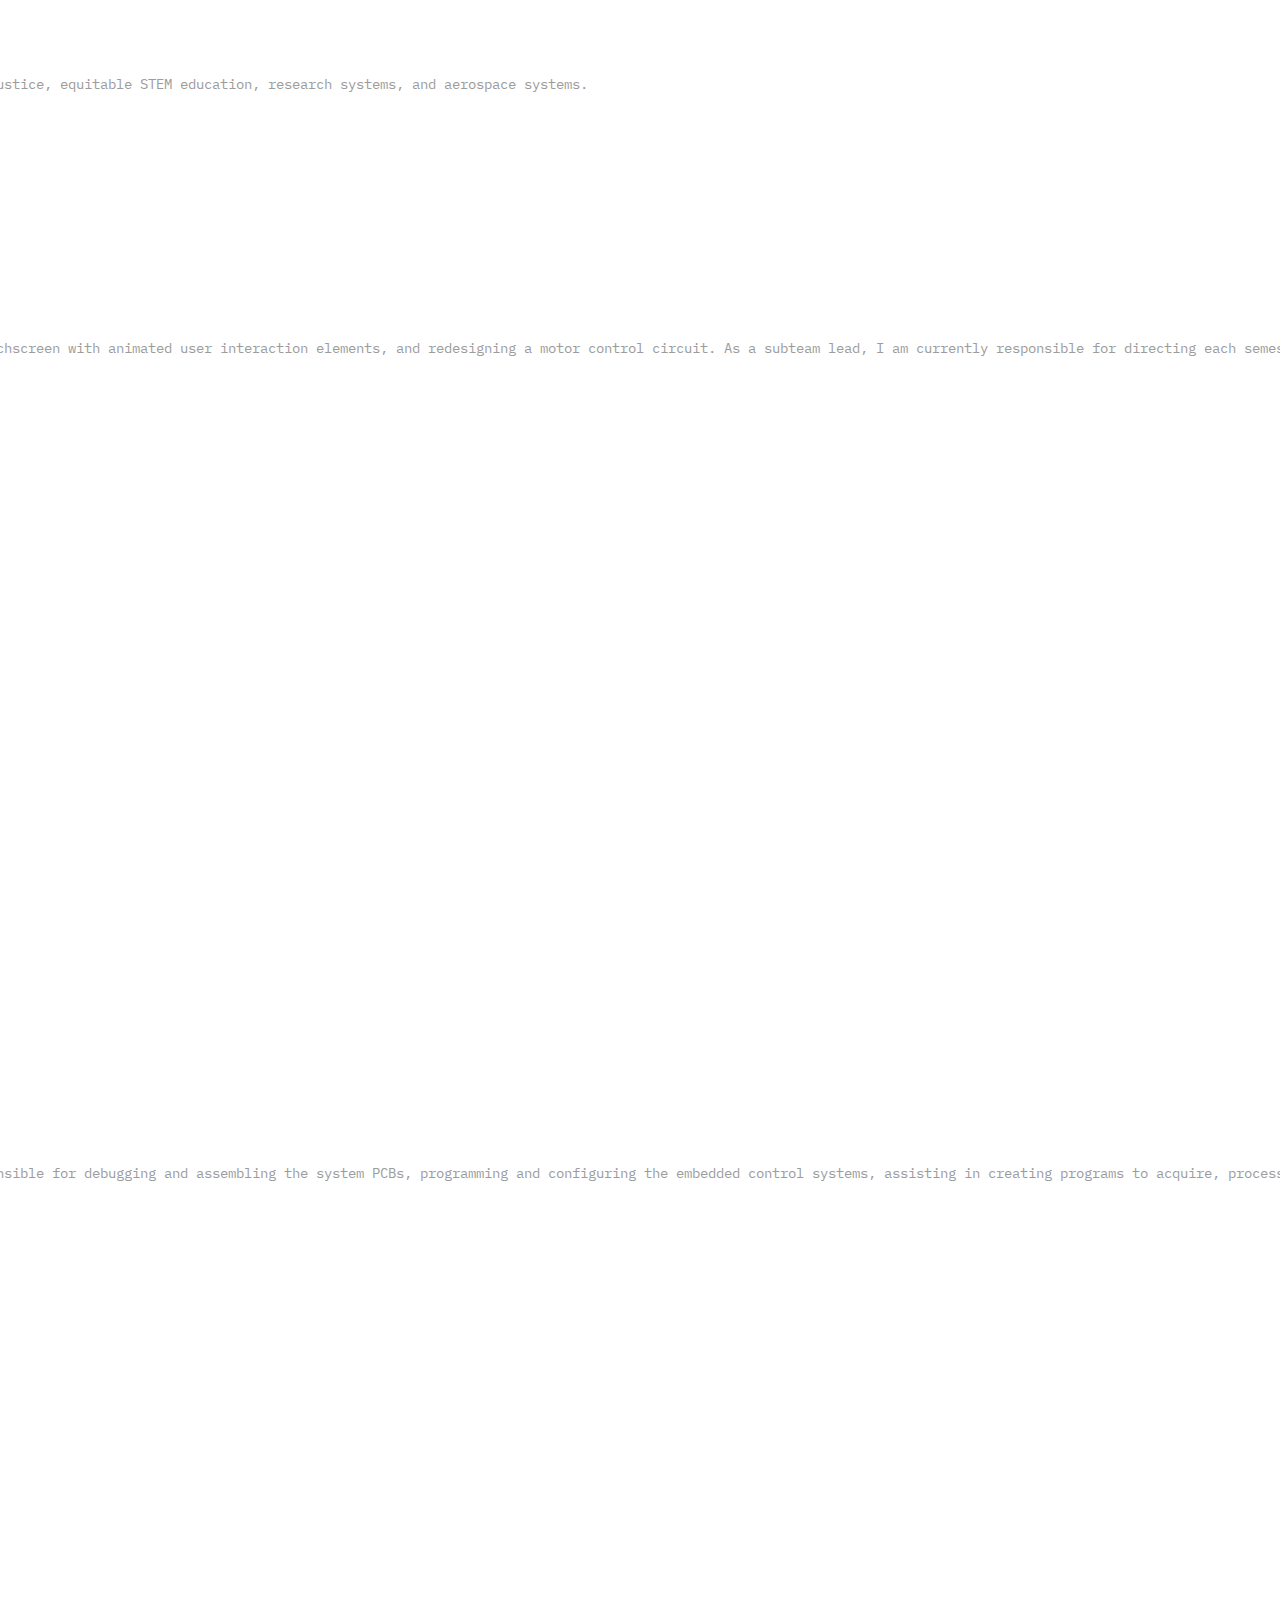
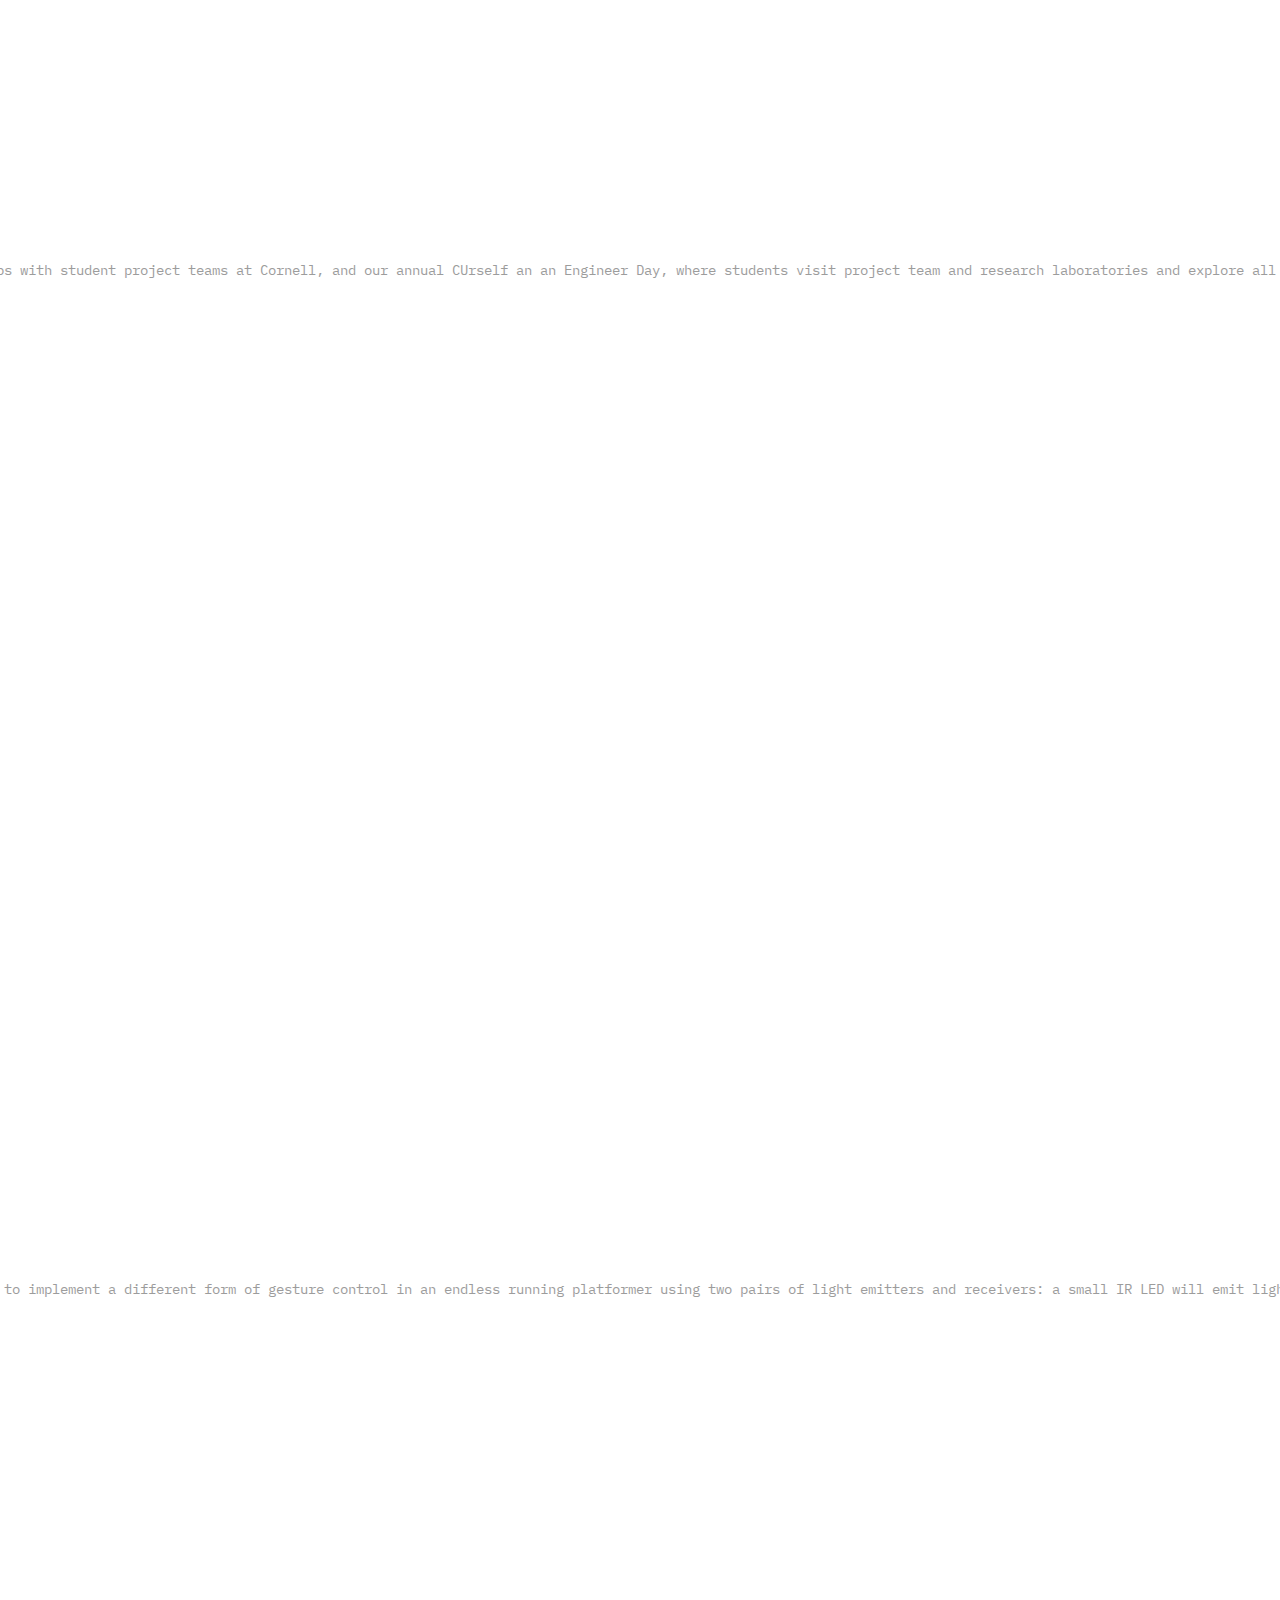
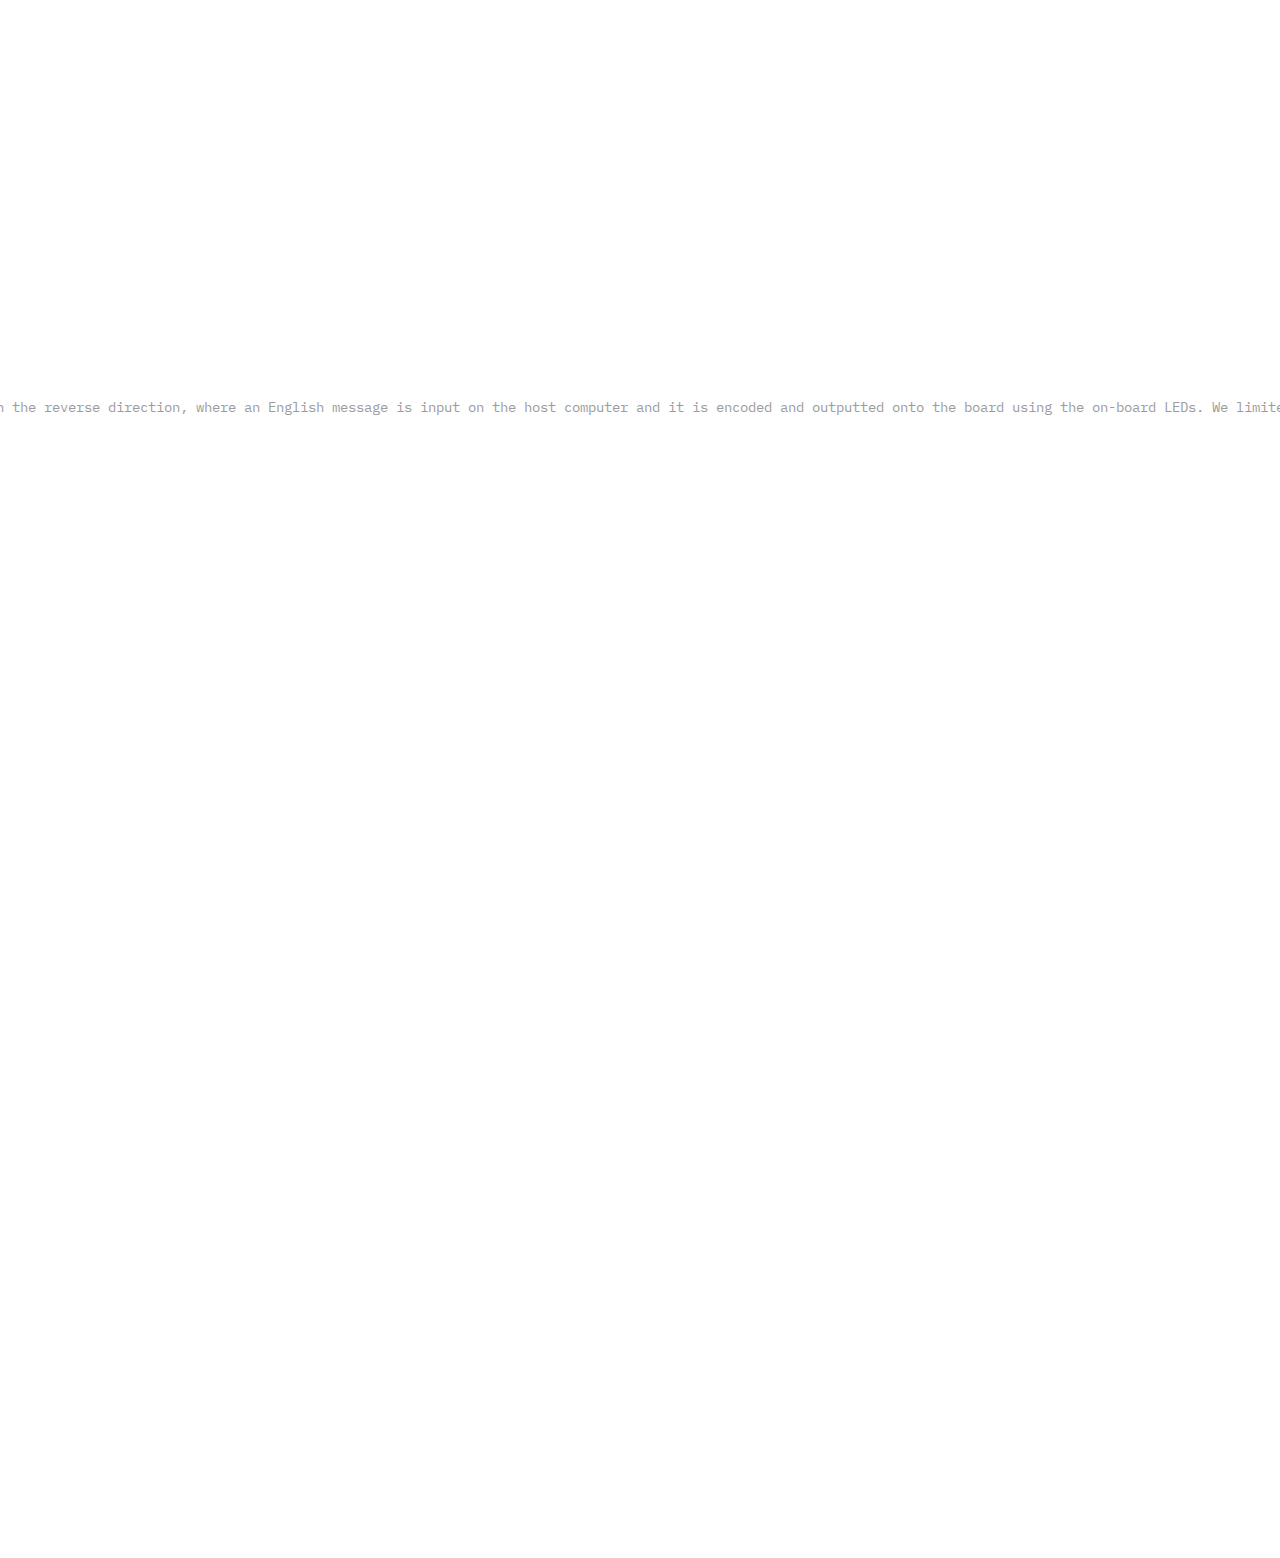
==== index.html @ fdb19372 "uploaded figma files (2)" ====
<!DOCTYPE html>
<html>
  <head>
    <meta charset="utf-8" />
    <!--<meta name=description content="This site was generated with Anima. www.animaapp.com"/>-->
    <!-- <link rel="shortcut icon" type=image/png href="https://animaproject.s3.amazonaws.com/home/favicon.png" /> -->
    <meta name="viewport" content="width=1280, maximum-scale=1.0" />
    <link rel="shortcut icon" type="image/png" href="https://animaproject.s3.amazonaws.com/home/favicon.png" />
    <meta name="og:type" content="website" />
    <meta name="twitter:card" content="photo" />
    <link rel="stylesheet" type="text/css" href="css/personal-portfolio-template.css" />
    <link rel="stylesheet" type="text/css" href="css/styleguide.css" />
    <link rel="stylesheet" type="text/css" href="css/globals.css" />
  </head>
  <body style="margin: 0; background: #ffffff">
    <input type="hidden" id="anPageName" name="page" value="personal-portfolio-template" />
    <div class="container-center-horizontal">
      <div class="personal-portfolio-template screen">
        <div class="overlap-group8 ibmplexmono-normal-star-dust-14px">
          <header class="header">
            <div class="header-text">
              <div class="heading-and-subheading">
                <div class="heading">
                  <div class="your-name-here"><h1 class="title valign-text-bottom">Vidhi Srivastava</h1></div>
                </div>
                <div class="intro-text">
                  <p class="i-am-a-senior-at-cor">
                    I am a senior at Cornell University&#39;s College of Engineering and pursuing a Bachelor of Science
                    in Electrical &amp; Computer Engineering and minors in Robotics and Law &amp; Society. I&#39;m very
                    interested in a wide range of applications of ECE and computer science, including infrastructure,
                    communication, transportation, sustainable energy, environmental conservation, social justice,
                    equitable STEM education, research systems, and aerospace systems.
                  </p>
                </div>
              </div>
              <div class="call-to-action">
                <div class="lets-get-started valign-text-bottom">Let’s get started</div>
                <img class="vector" src="img/vector-5.svg" alt="Vector" />
              </div>
            </div>
            <img class="photo-here" src="img/photo-here.svg" alt="Photo here" />
          </header>
          <div class="rectangle-1"></div>
          <div class="top-menu">
            <div class="home"><div class="place valign-text-bottom">Home</div></div>
            <div class="case-studies"><div class="experience valign-text-bottom">Experience</div></div>
            <div class="testimonials"><div class="projects valign-text-bottom">Projects</div></div>
            <div class="recent-work"><div class="philosophies valign-text-bottom">Philosophies</div></div>
            <div class="about-me"><div class="get-in-touch valign-text-bottom">Get In Touch</div></div>
          </div>
          <div class="social-media-icons">
            <img class="linked-in" src="img/linkedin.svg" alt="LinkedIn" />
            <img class="perhapsresume-1" src="img/perhapsresume-1.png" alt="perhapsresume 1" />
          </div>
        </div>
        <div class="overlap-group9">
          <div class="case-studies-1">
            <div class="experience-1 valign-text-bottom">Experience</div>
            <p class="i-have-experience-in ibmplexmono-normal-star-dust-14px">
              I have experience in robotics in multiple applications, research in two labs, and community
              service/leadership throughout my career.
            </p>
            <div class="overlap-group1">
              <div class="work-1">
                <p class="in-my-three-years-on ibmplexmono-normal-star-dust-14px">
                  In my three years on this project team, I have contributed to the development of the XRP MiniBot (a
                  modular educational robot) and the B.O.B. (Bipedal Operational Bot), and have taken on a subteam
                  leadership role. I have worked on a multitude of technical projects on the team, such as revising a
                  central motherboard to reduce power consumption, implementing an LCD touchscreen with animated user
                  interaction elements, and redesigning a motor control circuit. As a subteam lead, I am currently
                  responsible for directing each semester’s recruitment cycle, conceptualizing and facilitating
                  onboarding curriculum, identifying priority features for the project, producing requirement documents,
                  assigning semester projects to team members, providing feedback on&nbsp;&nbsp;project documentation,
                  and assessing team performance each semester.
                </p>
                <div class="name valign-text-bottom raleway-extra-bold-cod-gray-24px">Cornell Cup Robotics</div>
                <div class="tag"><div class="project-team">Project Team</div></div>
                <div class="overlap-group-1">
                  <img class="mask-group-1 mask-group-3" src="img/mask-group-2@2x.png" alt="Mask group" />
                  <img class="ccrt-logo-1" src="img/ccrt-logo-1.png" alt="ccrt logo 1" />
                </div>
              </div>
              <div class="call-to-action-1 call-to-action-6">
                <p class="view-more-from-cup-robotics valign-text-bottom ibmplexmono-bold-white-14px">
                  View more from Cup Robotics
                </p>
                <img class="vector" src="img/vector.svg" alt="Vector" />
              </div>
            </div>
            <div class="work-2">
              <div class="call-to-action-2 call-to-action-6">
                <p class="view-my-work-at-the-sea-lab valign-text-bottom ibmplexmono-bold-white-14px">
                  View my work at the SEA Lab
                </p>
                <img class="vector" src="img/vector.svg" alt="Vector" />
              </div>
              <p class="over-the-summer-of-2 ibmplexmono-normal-star-dust-14px">
                Over the summer of 2024, in my most recent research project, I contributed to the prototyping and
                manufacturing of 10 Wave-Energy Converters (WECs) at the SEA Lab at the Cornell Engineering Sibley
                School of Mechanical and Aerospace Engineering to study how arrays of WECs could support the generation
                of renewable energy and conserve coastline environments. I was responsible for debugging and assembling
                the system PCBs, programming and configuring the embedded control systems, assisting in creating
                programs to acquire, process, and interpret testing data, and producing technical documentation to
                demonstrate and ensure that my results were reproducibile.
              </p>
              <div class="sea-lab valign-text-bottom raleway-extra-bold-cod-gray-24px">SEA Lab</div>
              <div class="tag-1 tag-3"><div class="place-1">Research</div></div>
              <img class="mask-group-2 mask-group-3" src="img/mask-group-1@2x.png" alt="Mask group" />
            </div>
          </div>
          <div class="work-3">
            <p class="this-is-my-second-ye ibmplexmono-normal-star-dust-14px">
              This is my second year as a Coordinator for the High School Outreach Committee in the Cornell Chapter of
              SWE, and I am also an active participant in Women in Computing at Cornell and Cornell Votes. As
              Coordinator of the SWE HS Outreach Committee, I lead a group of SWE members in planning outreach events
              for local high school students, including a QnA program, workshops with student project teams at Cornell,
              and our annual CUrself an an Engineer Day, where students visit project team and research laboratories and
              explore all of the opportunities available to them. Being a part of these initiatives is a continuation of
              my passion project in high school: a non-profit I founded for students to advocate for their own education
              called STEM For All Foundation. The website I designed and maintained for the foundation is also linked
              below.
            </p>
            <div class="society-of-women-engineers valign-text-bottom raleway-extra-bold-cod-gray-24px">
              Society of Women Engineers
            </div>
            <div class="tag-2 tag-3"><div class="community-service">Community Service</div></div>
            <img class="cornell-swe-logo-1" src="img/cornell-swe-logo-1.png" alt="cornell swe logo 1" />
            <div class="call-to-action-3 call-to-action-6">
              <div class="view-community-service valign-text-bottom ibmplexmono-bold-white-14px">
                View Community Service
              </div>
              <img class="vector" src="img/vector.svg" alt="Vector" />
            </div>
          </div>
        </div>
        <div class="overlap-group10">
          <div class="projects-1 valign-text-bottom">Projects</div>
          <p class="in-my-classes-i-hav ibmplexmono-normal-star-dust-14px">
            In my classes, I have developed more projects such as a telegraph, a gesture-controlled video game, a
            competition robot, and a microelectromechanical gyroscope.
          </p>
          <div class="work-container">
            <div class="work-1-1">
              <img class="mask-group" src="img/mask-group@2x.png" alt="Mask group" />
              <div class="gesture-controlled-video-game valign-text-bottom">Gesture-Controlled Video Game</div>
              <p class="this-was-my-final-pr this-was-my-final ibmplexmono-normal-star-dust-14px">
                This was my final project for ECE 4760: Digital Systems Design with Microcontrollers. In this project,
                my group used the using the Raspberry Pi Pico microcontroller board to create a gesture-controlled
                endless platformer in which the player avoids falling obstacles by moving their avatar left and right
                using the left and right motion of their hand. This project seeks to implement a different form of
                gesture control in an endless running platformer using two pairs of light emitters and receivers: a
                small IR LED will emit light to a mirror suspended above the area in which the player will move their
                hand, and the reflected light will be received by a phototransistor below. When the player’s hand moves
                above the LED to block the light from the phototransistor, Isaac Newton (the player’s avatar) will move
                in the corresponding direction (left/right across the screen) to dodge falling apples.
              </p>
              <div class="call-to-action-4 call-to-action-6">
                <p class="visit-my-project-webpage-for-more valign-text-bottom ibmplexmono-bold-white-14px">
                  Visit my project webpage for more
                </p>
                <img class="vector" src="img/vector.svg" alt="Vector" />
              </div>
            </div>
            <div class="work-2-1">
              <img class="mask-group" src="img/mask-group-1@2x.png" alt="Mask group" />
              <div class="telegraph-using-frdm-kl46-z valign-text-bottom">Telegraph using FRDM-KL46Z</div>
              <p class="this-was-my-final-gr this-was-my-final ibmplexmono-normal-star-dust-14px">
                This was my final group project for ECE 3140: Embedded Systems. This system operates similarly to a
                telegraph, with a couple of customizations. Through the buttons on the board and its timer, the board
                takes in our signals and translates them to Morse code. Then, it will decode the message to English to
                be output onto the connected laptop’s screen. It can also work in the reverse direction, where an
                English message is input on the host computer and it is encoded and outputted onto the board using the
                on-board LEDs. We limited functionality to messages only consisting of up to 20 uppercase letters and
                spaces. The functionality of our telegraph system could easily be expanded by expanding the dictionary
                to include numbers, punctuation, lowercase letters, etc., at the cost of lowering the maximum character
                limit due to the limited memory of the microcontroller.
              </p>
              <div class="call-to-action-5 call-to-action-6">
                <p class="visit-my-project-webpage-for-more-1 valign-text-bottom ibmplexmono-bold-white-14px">
                  Visit my project webpage for more
                </p>
                <img class="vector" src="img/vector.svg" alt="Vector" />
              </div>
            </div>
          </div>
        </div>
        <div class="philosophies-1">
          <div class="flex-row">
            <div class="overlap-group-container">
              <div class="overlap-group">
                <div class="testimonial-1 testimonial">
                  <p class="only-a-life-lived-fo ibmplexmono-normal-chicago-14px">
                    Only a life lived for others is a life worthwhile. - Albert Einstein
                  </p>
                  <p class="engineering-is-the valign-text-bottom raleway-bold-black-18px">
                    ➤ Engineering is the discipline of solving <br />existing problems in ways that create a better
                    <br />future for everyone.
                  </p>
                </div>
                <div class="text raleway-normal-black-100px">“</div>
              </div>
              <div class="overlap-group">
                <div class="testimonial-3 testimonial">
                  <div class="dive-container">
                    <p class="diversity-should-not ibmplexmono-normal-chicago-14px">
                      Diversity should not beget conflict in the world, but rather richness. - Daisaku Ikeda
                    </p>
                    <p class="learning-from-dive valign-text-bottom raleway-bold-black-18px">
                      ➤ Learning from diverse perspectives makes <br />you a better engineer.
                    </p>
                  </div>
                </div>
                <div class="text raleway-normal-black-100px">“</div>
              </div>
            </div>
            <div class="overlap-group-container">
              <div class="overlap-group">
                <div class="testimonial-2 testimonial">
                  <div class="overlap-group1-1">
                    <p class="if-the-creation-and ibmplexmono-normal-chicago-14px">
                      If the creation and/or use of a product harms anyone, it harms everyone.
                    </p>
                  </div>
                  <p class="i-believe-that-eth valign-text-bottom raleway-bold-black-18px">
                    ➤ I believe that ethics-conscious, impact-<br />driven engineering is good engineering.
                  </p>
                </div>
                <div class="text raleway-normal-black-100px">“</div>
              </div>
              <div class="overlap-group">
                <div class="testimonial-4 testimonial">
                  <p class="creators-of-new-tech ibmplexmono-normal-chicago-14px">
                    Creators of new technology cannot fail to conceive of its “unforseen” impacts, they can only choose
                    to ignore them.
                  </p>
                  <p class="engineers-are-the valign-text-bottom raleway-bold-black-18px">
                    ➤ Engineers are the most familiar with how <br />our inventions function, so it is our
                    <br />responsibility to anticipate their consequences.
                  </p>
                </div>
                <div class="text raleway-normal-black-100px">“</div>
              </div>
            </div>
          </div>
          <p class="i-aim-to-act-as-a-re ibmplexmono-normal-star-dust-14px">
            I aim to act as a responsible engineer by living by these principles.
          </p>
          <div class="philosophies-2 valign-text-bottom">Philosophies</div>
        </div>
        <div class="overlap-group7">
          <div class="get-in-touch-1 valign-text-bottom">Get In Touch</div>
          <p class="im-always-happy-to ibmplexmono-normal-star-dust-14px">
            I’m always happy to meet new people! If you’d like to reach out, you can connect with me on LinkedIn.
          </p>
        </div>
      </div>
    </div>
  </body>
</html>
---- css/styleguide.css ----
:root { 
  --black: #000000;
  --chicago: #5d5d5d;
  --cod-gray: #080808;
  --la-palma: #3e8e00;
  --lima: #61b91b;
  --mercury: #e3e3e3;
  --star-dust: #9c9c9c;
  --white: #ffffff;
 
  --font-size-l: 16px;
  --font-size-m: 14px;
  --font-size-s: 12px;
  --font-size-xl: 18px;
  --font-size-xxl: 24px;
  --font-size-xxxl: 34px;
  --font-size-xxxxl: 100px;
 
  --font-family-ibm_plex_mono: "IBM Plex Mono", Helvetica;
  --font-family-raleway: "Raleway", Helvetica;
}
.ibmplexmono-normal-star-dust-14px {
  color: var(--star-dust);
  font-family: var(--font-family-ibm_plex_mono);
  font-size: var(--font-size-m);
  font-style: normal;
  font-weight: 400;
}

.ibmplexmono-bold-white-14px {
  color: var(--white);
  font-family: var(--font-family-ibm_plex_mono);
  font-size: var(--font-size-m);
  font-style: normal;
  font-weight: 700;
}

.ibmplexmono-normal-chicago-14px {
  color: var(--chicago);
  font-family: var(--font-family-ibm_plex_mono);
  font-size: var(--font-size-m);
  font-style: normal;
  font-weight: 400;
}

.raleway-bold-black-18px {
  color: var(--black);
  font-family: var(--font-family-raleway);
  font-size: var(--font-size-xl);
  font-style: normal;
  font-weight: 700;
}

.raleway-normal-black-100px {
  color: var(--black);
  font-family: var(--font-family-raleway);
  font-size: var(--font-size-xxxxl);
  font-style: normal;
  font-weight: 400;
}

.raleway-extra-bold-cod-gray-24px {
  color: var(--cod-gray);
  font-family: var(--font-family-raleway);
  font-size: var(--font-size-xxl);
  font-style: normal;
  font-weight: 800;
}
---- css/globals.css ----
@import url("https://cdnjs.cloudflare.com/ajax/libs/meyer-reset/2.0/reset.min.css");
@import url("https://fonts.googleapis.com/css?family=IBM+Plex+Mono:700,400|Raleway:400,700,800");
/* The following line is used to measure usage of this code. You can remove it if you want. */
@import url("https://px.animaapp.com/673cf70f1ffe9cfc472d0b42.673cf7101ffe9cfc472d0b45.6OONEtc.hcp.png");



.screen a {
  display: contents;
  text-decoration: none;
}

.container-center-horizontal {
  display: flex;
  flex-direction: row;
  justify-content: center;
  pointer-events: none;
  width: 100%;
}

.container-center-horizontal > * {
  flex-shrink: 0;
  pointer-events: auto;
}

.valign-text-bottom {
  display: flex;
  flex-direction: column;
  justify-content: flex-end;
}

* {
  box-sizing: border-box;
}
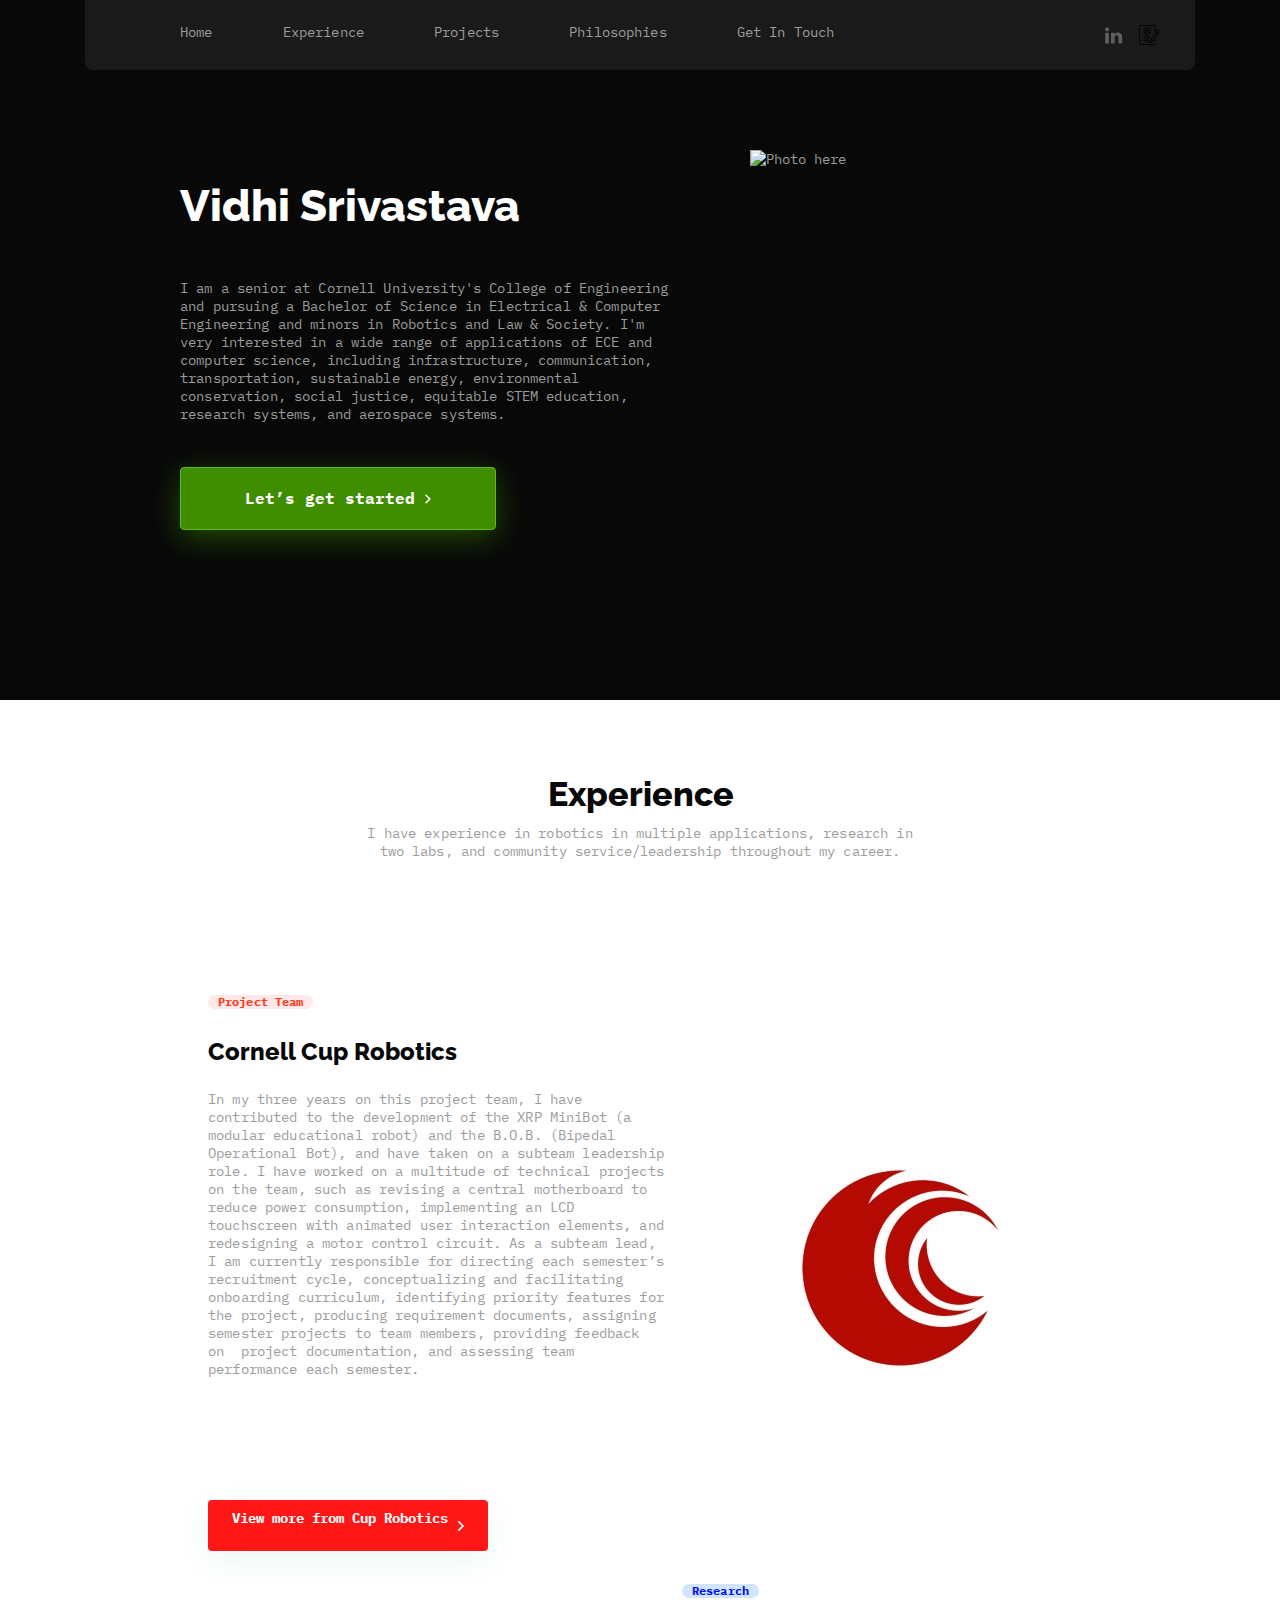
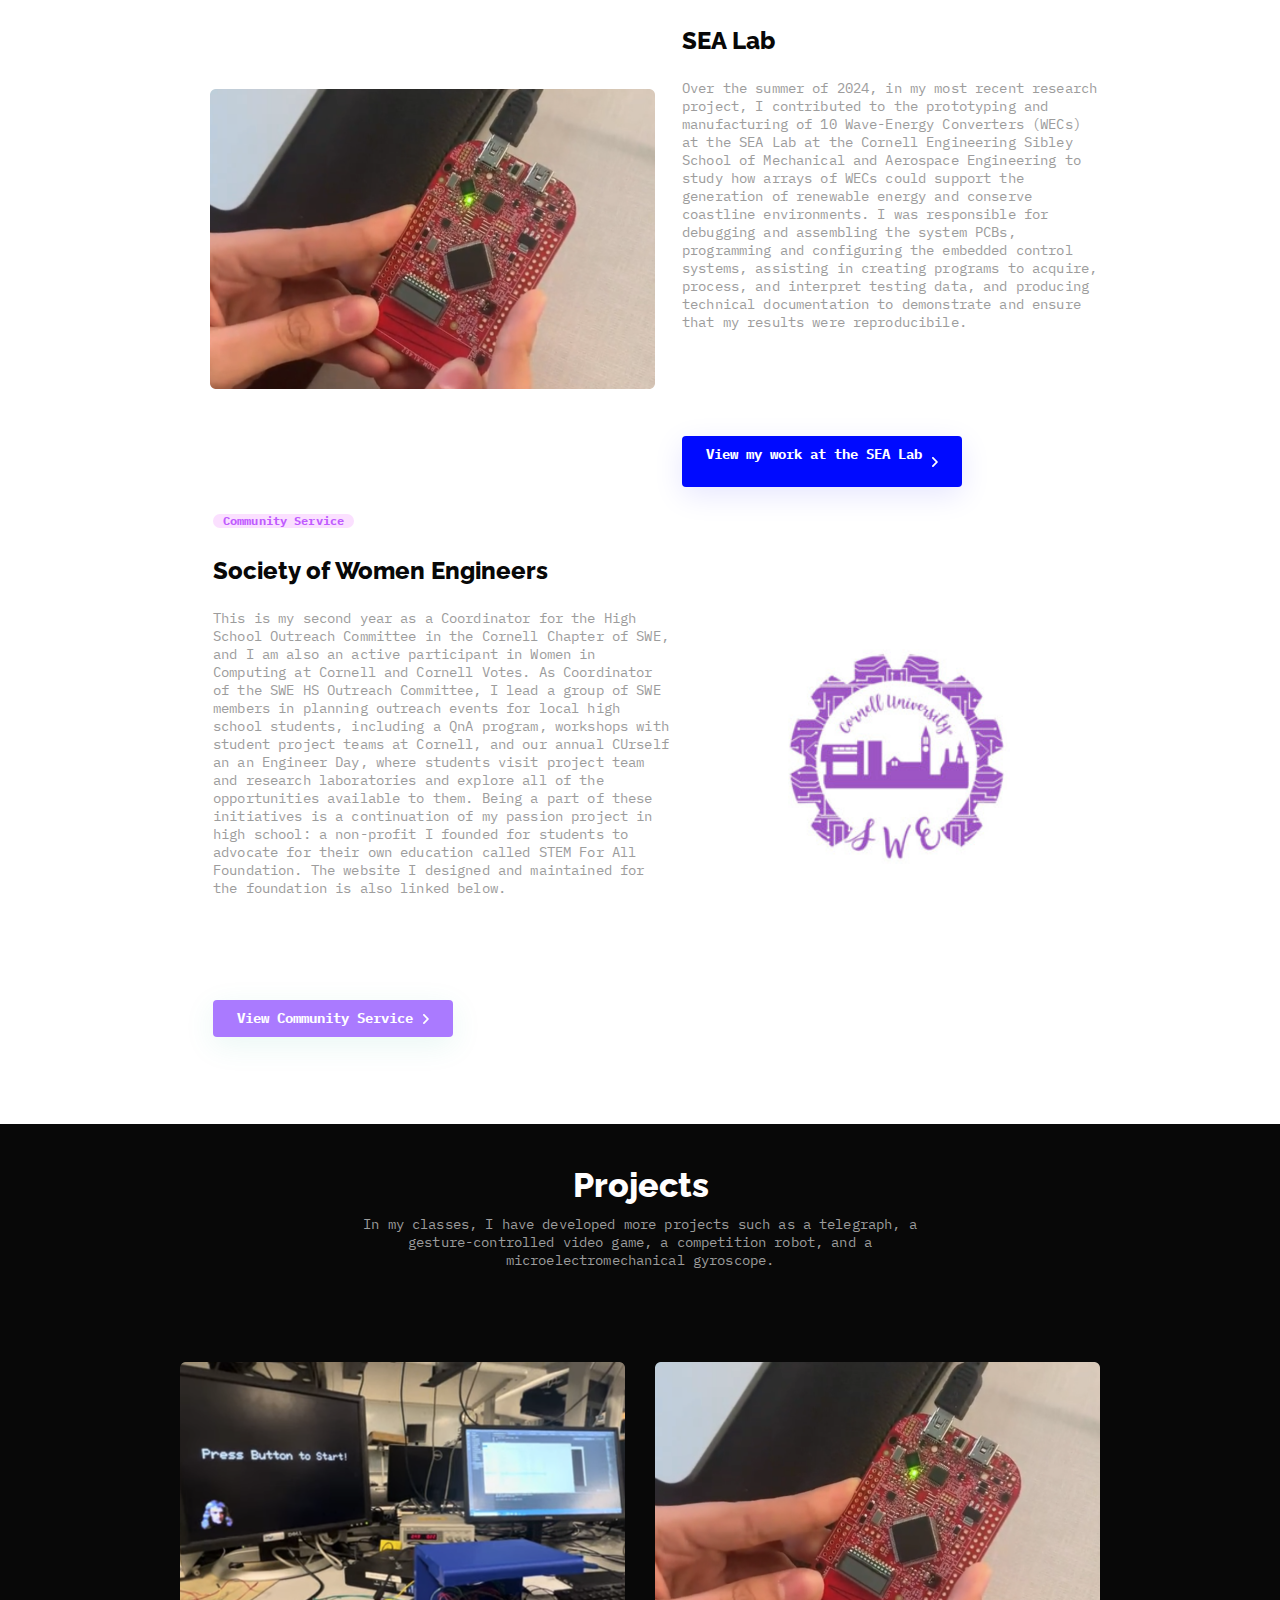
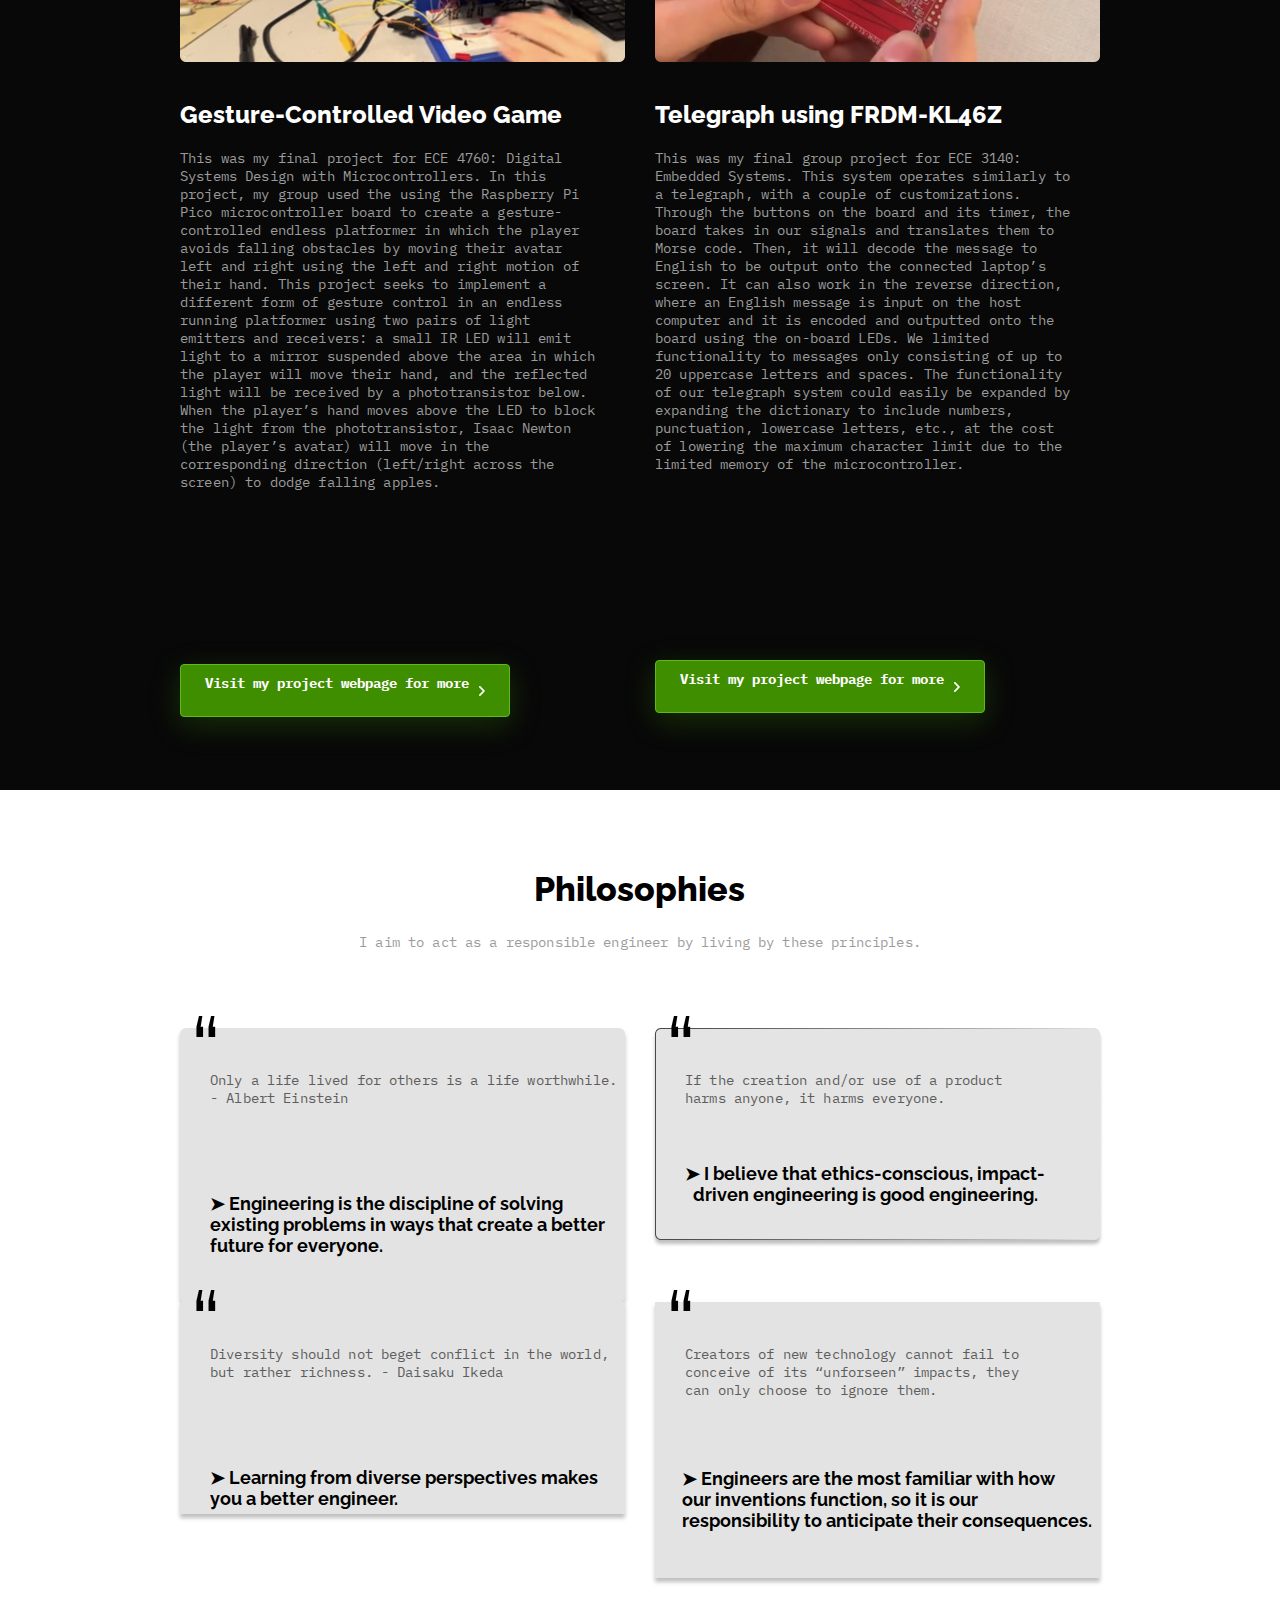
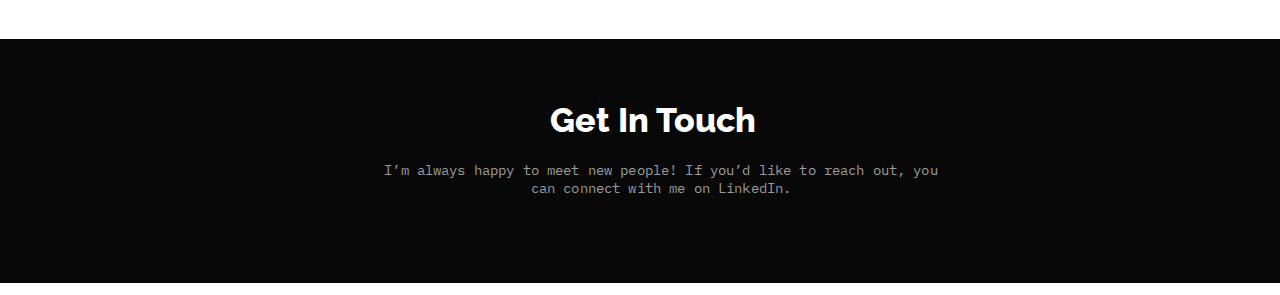
==== commit 4aa4d60f: "Rename personal-portfolio-frame.html to index.html" ====
--- a/index.html
+++ b/index.html
@@ -8,14 +8,14 @@
     <link rel="shortcut icon" type="image/png" href="https://animaproject.s3.amazonaws.com/home/favicon.png" />
     <meta name="og:type" content="website" />
     <meta name="twitter:card" content="photo" />
-    <link rel="stylesheet" type="text/css" href="css/personal-portfolio-template.css" />
+    <link rel="stylesheet" type="text/css" href="css/personal-portfolio-frame.css" />
     <link rel="stylesheet" type="text/css" href="css/styleguide.css" />
     <link rel="stylesheet" type="text/css" href="css/globals.css" />
   </head>
   <body style="margin: 0; background: #ffffff">
-    <input type="hidden" id="anPageName" name="page" value="personal-portfolio-template" />
+    <input type="hidden" id="anPageName" name="page" value="personal-portfolio-frame" />
     <div class="container-center-horizontal">
-      <div class="personal-portfolio-template screen">
+      <div class="personal-portfolio-frame screen">
         <div class="overlap-group8 ibmplexmono-normal-star-dust-14px">
           <header class="header">
             <div class="header-text">
@@ -142,7 +142,9 @@
           <div class="work-container">
             <div class="work-1-1">
               <img class="mask-group" src="img/mask-group@2x.png" alt="Mask group" />
-              <div class="gesture-controlled-video-game valign-text-bottom">Gesture-Controlled Video Game</div>
+              <div class="gesture-controlled-video-game valign-text-bottom raleway-extra-bold-white-24px">
+                Gesture-Controlled Video Game
+              </div>
               <p class="this-was-my-final-pr this-was-my-final ibmplexmono-normal-star-dust-14px">
                 This was my final project for ECE 4760: Digital Systems Design with Microcontrollers. In this project,
                 my group used the using the Raspberry Pi Pico microcontroller board to create a gesture-controlled
@@ -163,7 +165,9 @@
             </div>
             <div class="work-2-1">
               <img class="mask-group" src="img/mask-group-1@2x.png" alt="Mask group" />
-              <div class="telegraph-using-frdm-kl46-z valign-text-bottom">Telegraph using FRDM-KL46Z</div>
+              <div class="telegraph-using-frdm-kl46-z valign-text-bottom raleway-extra-bold-white-24px">
+                Telegraph using FRDM-KL46Z
+              </div>
               <p class="this-was-my-final-gr this-was-my-final ibmplexmono-normal-star-dust-14px">
                 This was my final group project for ECE 3140: Embedded Systems. This system operates similarly to a
                 telegraph, with a couple of customizations. Through the buttons on the board and its timer, the board
--- a/css/personal-portfolio-frame.css
+++ b/css/personal-portfolio-frame.css
@@ -0,0 +1,24 @@
+/* screen - personal-portfolio-frame */
+
+.personal-portfolio-frame {
+  align-items: center;
+  background-color: var(--white);
+  display: flex;
+  flex-direction: column;
+  height: 5095px;
+  width: 1280px;
+}
+
+.personal-portfolio-frame .overlap-group8 {
+  height: 700px;
+  position: relative;
+  width: 1280px;
+}
+
+.personal-portfolio-frame .overlap-group9 {
+  height: 1888px;
+  margin-left: 33.0px;
+  margin-top: 80px;
+  position: relative;
+  width: 897px;
+}
--- a/css/styleguide.css
+++ b/css/styleguide.css
@@ -1,5 +1,6 @@
 :root { 
   --black: #000000;
+  --blue: #000aff;
   --chicago: #5d5d5d;
   --cod-gray: #080808;
   --la-palma: #3e8e00;
@@ -66,3 +67,11 @@
   font-style: normal;
   font-weight: 800;
 }
+
+.raleway-extra-bold-white-24px {
+  color: var(--white);
+  font-family: var(--font-family-raleway);
+  font-size: var(--font-size-xxl);
+  font-style: normal;
+  font-weight: 800;
+}
--- a/css/globals.css
+++ b/css/globals.css
@@ -32,3 +32,931 @@
 * {
   box-sizing: border-box;
 }
+
+.header {
+  align-items: flex-start;
+  background-color: var(--cod-gray);
+  display: flex;
+  flex-direction: row;
+  gap: 32px;
+  height: 700px;
+  justify-content: flex-start;
+  left: 0;
+  min-width: 1280px;
+  padding: 150px 180px;
+  position: absolute;
+  top: 0;
+  width: auto;
+}
+
+.header-text {
+  align-items: flex-start;
+  align-self: center;
+  display: flex;
+  flex-direction: column;
+  gap: 30px;
+  justify-content: center;
+  margin-top: 1.0px;
+  position: relative;
+  width: 538px;
+}
+
+.heading-and-subheading {
+  align-items: flex-start;
+  display: inline-flex;
+  flex: 0 0 auto;
+  flex-direction: column;
+  gap: 10px;
+  position: relative;
+}
+
+.heading {
+  align-items: flex-start;
+  display: inline-flex;
+  flex: 0 0 auto;
+  flex-direction: column;
+  position: relative;
+}
+
+.your-name-here {
+  align-items: flex-start;
+  display: flex;
+  flex: 0 0 auto;
+  flex-direction: column;
+  gap: 10px;
+  padding: 10px 0px;
+  position: relative;
+  width: 426px;
+}
+
+.title {
+  align-self: stretch;
+  color: var(--white);
+  font-family: var(--font-family-raleway);
+  font-size: 44px;
+  font-weight: 800;
+  letter-spacing: 0;
+  line-height: Truepx;
+  margin-top: -1.00px;
+  position: relative;
+}
+
+.intro-text {
+  align-items: flex-start;
+  display: inline-flex;
+  flex: 0 0 auto;
+  flex-direction: column;
+  gap: 10px;
+  justify-content: center;
+  position: relative;
+}
+
+.i-am-a-senior-at-cor {
+  letter-spacing: 0.14px;
+  line-height: Truepx;
+  margin-top: -1.00px;
+  position: relative;
+  width: 492px;
+}
+
+.call-to-action {
+  align-items: center;
+  background-color: var(--la-palma);
+  border: 1px solid;
+  border-color: var(--lima);
+  border-radius: 4px;
+  box-shadow: 0px 8px 30px #3f8e0080;
+  display: inline-flex;
+  flex: 0 0 auto;
+  gap: 10px;
+  padding: 21px 64px;
+  position: relative;
+}
+
+.lets-get-started {
+  color: var(--white);
+  font-family: var(--font-family-ibm_plex_mono);
+  font-size: var(--font-size-l);
+  font-weight: 700;
+  letter-spacing: 0;
+  line-height: Truepx;
+  margin-top: -1.00px;
+  position: relative;
+  width: fit-content;
+}
+
+.vector {
+  height: 10px;
+  position: relative;
+  width: 5.89px;
+}
+
+.photo-here {
+  height: 350px;
+  width: 350px;
+}
+
+.rectangle-1 {
+  background-color: #1a1a1a;
+  border-radius: 0px 0px 8px 8px;
+  height: 70px;
+  left: 85px;
+  position: absolute;
+  top: 0;
+  width: 1110px;
+}
+
+.top-menu {
+  align-items: flex-start;
+  display: inline-flex;
+  gap: 70px;
+  left: 180px;
+  position: absolute;
+  top: 24px;
+}
+
+.home {
+  align-items: flex-start;
+  display: inline-flex;
+  flex: 0 0 auto;
+  flex-direction: column;
+  gap: 10px;
+  position: relative;
+}
+
+.place {
+  letter-spacing: 0.14px;
+  line-height: Truepx;
+  margin-top: -1.00px;
+  position: relative;
+  width: fit-content;
+}
+
+.case-studies {
+  align-items: flex-start;
+  display: inline-flex;
+  flex: 0 0 auto;
+  flex-direction: column;
+  gap: 10px;
+  position: relative;
+}
+
+.experience {
+  letter-spacing: 0.14px;
+  line-height: Truepx;
+  margin-top: -1.00px;
+  position: relative;
+  width: fit-content;
+}
+
+.testimonials {
+  align-items: flex-start;
+  display: inline-flex;
+  flex: 0 0 auto;
+  flex-direction: column;
+  gap: 10px;
+  position: relative;
+}
+
+.projects {
+  letter-spacing: 0.14px;
+  line-height: Truepx;
+  margin-top: -1.00px;
+  position: relative;
+  width: fit-content;
+}
+
+.recent-work {
+  align-items: flex-start;
+  display: inline-flex;
+  flex: 0 0 auto;
+  flex-direction: column;
+  gap: 10px;
+  position: relative;
+}
+
+.philosophies {
+  letter-spacing: 0.14px;
+  line-height: Truepx;
+  margin-top: -1.00px;
+  position: relative;
+  width: fit-content;
+}
+
+.about-me {
+  align-items: flex-start;
+  display: inline-flex;
+  flex: 0 0 auto;
+  flex-direction: column;
+  gap: 10px;
+  position: relative;
+}
+
+.get-in-touch {
+  letter-spacing: 0.14px;
+  line-height: Truepx;
+  margin-top: -1.00px;
+  position: relative;
+  width: fit-content;
+}
+
+.social-media-icons {
+  align-items: flex-start;
+  display: flex;
+  gap: 16px;
+  height: 17px;
+  justify-content: flex-end;
+  left: 1051px;
+  min-width: 108px;
+  position: absolute;
+  top: 27px;
+}
+
+.linked-in {
+  height: 17px;
+  width: 18px;
+}
+
+.perhapsresume-1 {
+  height: 20px;
+  margin-top: -2px;
+  object-fit: cover;
+  width: 20px;
+}
+
+.case-studies-1 {
+  align-items: center;
+  display: flex;
+  flex-direction: column;
+  left: 0;
+  min-height: 1888px;
+  position: absolute;
+  top: 0;
+  width: 897px;
+}
+
+.experience-1 {
+  color: var(--cod-gray);
+  font-family: var(--font-family-raleway);
+  font-size: var(--font-size-xxxl);
+  font-weight: 800;
+  height: 40px;
+  letter-spacing: 0;
+  line-height: Truepx;
+  margin-right: 32.0px;
+  margin-top: -1px;
+  min-width: 185px;
+  position: relative;
+  text-align: center;
+  white-space: nowrap;
+}
+
+.i-have-experience-in {
+  letter-spacing: 0.14px;
+  line-height: Truepx;
+  margin-right: 33.0px;
+  margin-top: 10px;
+  min-height: 72px;
+  position: relative;
+  text-align: center;
+  width: 570px;
+}
+
+.overlap-group1 {
+  height: 589px;
+  margin-right: 5.0px;
+  margin-top: 58px;
+  position: relative;
+  width: 892px;
+}
+
+.work-1 {
+  height: 589px;
+  left: 0;
+  position: absolute;
+  top: 0;
+  width: 892px;
+}
+
+.in-my-three-years-on {
+  left: 0;
+  letter-spacing: 0.14px;
+  line-height: Truepx;
+  position: absolute;
+  top: 108px;
+  width: 459px;
+}
+
+.name {
+  height: 28px;
+  left: 0;
+  letter-spacing: 0;
+  line-height: Truepx;
+  position: absolute;
+  top: 70px;
+  white-space: nowrap;
+}
+
+.tag {
+  align-items: flex-start;
+  background-color: #ffe8e8;
+  border-radius: 60px;
+  display: inline-flex;
+  gap: 10px;
+  left: 0;
+  padding: 0px 10px;
+  position: absolute;
+  top: 27px;
+}
+
+.project-team {
+  color: #ff3617;
+  font-family: var(--font-family-ibm_plex_mono);
+  font-size: var(--font-size-s);
+  font-weight: 700;
+  letter-spacing: 0.12px;
+  line-height: Truepx;
+  margin-top: -1.00px;
+  position: relative;
+  white-space: nowrap;
+  width: fit-content;
+}
+
+.overlap-group-1 {
+  height: 400px;
+  left: 447px;
+  position: absolute;
+  top: 0;
+  width: 445px;
+}
+
+.mask-group-1 {
+  left: 0;
+  top: 0;
+}
+
+.ccrt-logo-1 {
+  height: 200px;
+  left: 145px;
+  object-fit: cover;
+  position: absolute;
+  top: 200px;
+  width: 200px;
+}
+
+.call-to-action-1 {
+  background-color: #ff1717;
+  box-shadow: 0px 8px 30px #2ab0901a;
+  left: 0;
+  position: absolute;
+  top: 532px;
+}
+
+.view-more-from-cup-robotics {
+  letter-spacing: 0;
+  line-height: Truepx;
+  margin-top: -1.00px;
+  position: relative;
+  width: fit-content;
+}
+
+.work-2 {
+  height: 544px;
+  margin-right: 4.0px;
+  position: relative;
+  width: 897px;
+}
+
+.call-to-action-2 {
+  background-color: var(--blue);
+  box-shadow: 0px 8px 30px #000aff1a;
+  left: 476px;
+  position: absolute;
+  top: 479px;
+}
+
+.view-my-work-at-the-sea-lab {
+  letter-spacing: 0;
+  line-height: Truepx;
+  margin-top: -1.00px;
+  position: relative;
+  width: fit-content;
+}
+
+.over-the-summer-of-2 {
+  left: 476px;
+  letter-spacing: 0.14px;
+  line-height: Truepx;
+  position: absolute;
+  top: 108px;
+  width: 421px;
+}
+
+.sea-lab {
+  height: 28px;
+  left: 476px;
+  letter-spacing: 0;
+  line-height: Truepx;
+  position: absolute;
+  top: 70px;
+  white-space: nowrap;
+}
+
+.tag-1 {
+  background-color: #d0e5ff;
+  left: 476px;
+}
+
+.place-1 {
+  color: var(--blue);
+  font-family: var(--font-family-ibm_plex_mono);
+  font-size: var(--font-size-s);
+  font-weight: 700;
+  letter-spacing: 0.12px;
+  line-height: Truepx;
+  margin-top: -1.00px;
+  position: relative;
+  white-space: nowrap;
+  width: fit-content;
+}
+
+.mask-group-2 {
+  left: 4px;
+  top: 132px;
+}
+
+.work-3 {
+  height: 556px;
+  left: 5px;
+  position: absolute;
+  top: 1312px;
+  width: 892px;
+}
+
+.this-is-my-second-ye {
+  left: 0;
+  letter-spacing: 0.14px;
+  line-height: Truepx;
+  position: absolute;
+  top: 108px;
+  width: 461px;
+}
+
+.society-of-women-engineers {
+  height: 28px;
+  left: 0;
+  letter-spacing: 0;
+  line-height: Truepx;
+  position: absolute;
+  top: 70px;
+  white-space: nowrap;
+}
+
+.tag-2 {
+  background-color: #fbe0ff;
+  left: 0;
+}
+
+.community-service {
+  color: #c05bff;
+  font-family: var(--font-family-ibm_plex_mono);
+  font-size: var(--font-size-s);
+  font-weight: 700;
+  letter-spacing: 0.12px;
+  line-height: Truepx;
+  margin-top: -1.00px;
+  position: relative;
+  white-space: nowrap;
+  width: fit-content;
+}
+
+.cornell-swe-logo-1 {
+  height: 233px;
+  left: 567px;
+  object-fit: cover;
+  position: absolute;
+  top: 153px;
+  width: 230px;
+}
+
+.call-to-action-3 {
+  background-color: #aa7aff;
+  box-shadow: 0px 8px 30px #2ab0901a;
+  left: 0;
+  position: absolute;
+  top: 513px;
+}
+
+.view-community-service {
+  letter-spacing: 0;
+  line-height: Truepx;
+  margin-top: -1.00px;
+  position: relative;
+  width: fit-content;
+}
+
+.overlap-group10 {
+  align-items: center;
+  background-image: url(../img/rectangle-10-1.svg);
+  background-size: 100% 100%;
+  display: flex;
+  flex-direction: column;
+  margin-top: 74px;
+  min-height: 1266px;
+  padding: 41.5px 180.0px;
+  width: 1280px;
+}
+
+.projects-1 {
+  color: #fffefe;
+  font-family: var(--font-family-raleway);
+  font-size: var(--font-size-xxxl);
+  font-weight: 800;
+  height: 40px;
+  letter-spacing: 0;
+  line-height: Truepx;
+  margin-left: 1.0px;
+  min-width: 136px;
+  position: relative;
+  text-align: center;
+  white-space: nowrap;
+}
+
+.in-my-classes-i-hav {
+  letter-spacing: 0.14px;
+  line-height: Truepx;
+  margin-right: 0;
+  margin-top: 10px;
+  min-height: 72px;
+  position: relative;
+  text-align: center;
+  width: 570px;
+}
+
+.work-container {
+  align-items: flex-start;
+  align-self: flex-start;
+  display: flex;
+  gap: 38px;
+  height: 942px;
+  margin-top: 61px;
+  min-width: 920px;
+}
+
+.work-1-1 {
+  align-items: flex-start;
+  display: flex;
+  flex-direction: column;
+  min-height: 942px;
+  width: 437px;
+}
+
+.mask-group {
+  height: 300px;
+  width: 445px;
+}
+
+.gesture-controlled-video-game {
+  height: 28px;
+  letter-spacing: 0;
+  line-height: Truepx;
+  margin-top: 39px;
+  min-width: 375px;
+  position: relative;
+  white-space: nowrap;
+}
+
+.this-was-my-final-pr {
+  min-height: 480px;
+}
+
+.call-to-action-4 {
+  background-color: var(--la-palma);
+  border: 1px solid;
+  border-color: var(--lima);
+  box-shadow: 0px 8px 30px #3f8e004c;
+  margin-left: 0;
+  margin-top: 21px;
+  position: relative;
+}
+
+.visit-my-project-webpage-for-more {
+  letter-spacing: 0;
+  line-height: Truepx;
+  margin-top: -1.00px;
+  position: relative;
+  width: fit-content;
+}
+
+.work-2-1 {
+  align-items: flex-start;
+  display: flex;
+  flex-direction: column;
+  min-height: 942px;
+  width: 445px;
+}
+
+.telegraph-using-frdm-kl46-z {
+  height: 28px;
+  letter-spacing: 0;
+  line-height: Truepx;
+  margin-top: 39px;
+  min-width: 345px;
+  position: relative;
+  white-space: nowrap;
+}
+
+.this-was-my-final-gr {
+  min-height: 456px;
+}
+
+.call-to-action-5 {
+  background-color: var(--la-palma);
+  border: 1px solid;
+  border-color: var(--lima);
+  box-shadow: 0px 8px 30px #3f8e004c;
+  margin-left: 0;
+  margin-top: 41px;
+  position: relative;
+}
+
+.visit-my-project-webpage-for-more-1 {
+  letter-spacing: 0;
+  line-height: Truepx;
+  margin-top: -1.00px;
+  position: relative;
+  width: fit-content;
+}
+
+.philosophies-1 {
+  height: 842px;
+  position: relative;
+  width: 1280px;
+}
+
+.flex-row {
+  align-items: flex-end;
+  background-color: var(--white);
+  display: flex;
+  gap: 30px;
+  height: 804px;
+  left: 0;
+  min-width: 1280px;
+  padding: 80px 180px;
+  position: absolute;
+  top: 0;
+}
+
+.overlap-group-container {
+  align-items: flex-start;
+  display: flex;
+  flex-direction: column;
+  gap: 29px;
+  min-height: 519px;
+  width: 445px;
+}
+
+.overlap-group {
+  height: 245px;
+  position: relative;
+  width: 445px;
+}
+
+.testimonial-1 {
+  align-items: flex-end;
+  background-color: var(--mercury);
+  border-radius: 6px;
+  box-shadow: 0px 4px 4px #00000040;
+  display: flex;
+  flex-direction: column;
+  gap: 42px;
+  min-height: 212px;
+  padding: 29px 6px;
+  width: 445px;
+}
+
+.only-a-life-lived-fo {
+  letter-spacing: 0.14px;
+  line-height: Truepx;
+  min-height: 48px;
+  width: 409px;
+}
+
+.engineering-is-the {
+  align-self: center;
+  height: 63px;
+  letter-spacing: 0;
+  line-height: Truepx;
+  margin-left: 12.0px;
+  min-width: 397px;
+  position: relative;
+}
+
+.text {
+  left: 10px;
+  letter-spacing: 1.00px;
+  line-height: Truepx;
+  position: absolute;
+  top: 0;
+  white-space: nowrap;
+}
+
+.testimonial-3 {
+  align-items: flex-start;
+  background-color: var(--mercury);
+  box-shadow: 0px 4px 4px #00000040;
+  display: flex;
+  height: 212px;
+  min-width: 445px;
+}
+
+.dive-container {
+  align-items: flex-end;
+  border-radius: 6px;
+  display: flex;
+  flex-direction: column;
+  gap: 42px;
+  min-height: 212px;
+  padding: 29px 6px;
+  width: 445px;
+}
+
+.diversity-should-not {
+  letter-spacing: 0.14px;
+  line-height: Truepx;
+  min-height: 48px;
+  width: 409px;
+}
+
+.learning-from-dive {
+  align-self: center;
+  height: 42px;
+  letter-spacing: 0;
+  line-height: Truepx;
+  margin-left: 8.0px;
+  min-width: 393px;
+}
+
+.testimonial-2 {
+  height: 212px;
+  width: 445px;
+}
+
+.overlap-group1-1 {
+  align-items: flex-start;
+  background-image: url(../img/rectangle-14.png);
+  background-size: 100% 100%;
+  display: flex;
+  height: 220px;
+  left: -4px;
+  min-width: 453px;
+  padding: 29px 34px;
+  position: absolute;
+  top: 0;
+}
+
+.if-the-creation-and {
+  letter-spacing: 0.14px;
+  line-height: Truepx;
+  min-height: 48px;
+  width: 360px;
+}
+
+.i-believe-that-eth {
+  height: 42px;
+  left: 30px;
+  letter-spacing: 0;
+  line-height: Truepx;
+  position: absolute;
+  text-align: center;
+  top: 117px;
+}
+
+.testimonial-4 {
+  align-items: flex-end;
+  background-color: var(--mercury);
+  box-shadow: 0px 4px 4px #00000040;
+  display: flex;
+  flex-direction: column;
+  gap: 19px;
+  min-height: 212px;
+  padding: 29px 8px;
+  width: 445px;
+}
+
+.creators-of-new-tech {
+  align-self: center;
+  letter-spacing: 0.14px;
+  line-height: Truepx;
+  margin-right: 25.0px;
+  min-height: 72px;
+  width: 360px;
+}
+
+.engineers-are-the {
+  height: 63px;
+  letter-spacing: 0;
+  line-height: Truepx;
+  min-width: 407px;
+  position: relative;
+}
+
+.i-aim-to-act-as-a-re {
+  left: 355px;
+  letter-spacing: 0.14px;
+  line-height: Truepx;
+  position: absolute;
+  text-align: center;
+  top: 129px;
+  width: 570px;
+}
+
+.philosophies-2 {
+  color: var(--black);
+  font-family: var(--font-family-raleway);
+  font-size: var(--font-size-xxxl);
+  font-weight: 800;
+  height: 40px;
+  left: 534px;
+  letter-spacing: 0;
+  line-height: Truepx;
+  position: absolute;
+  text-align: center;
+  top: 79px;
+  white-space: nowrap;
+}
+
+.overlap-group7 {
+  align-items: flex-end;
+  background-image: url(../img/rectangle-10.svg);
+  background-size: 100% 100%;
+  display: flex;
+  flex-direction: column;
+  gap: 7px;
+  margin-top: 1px;
+  min-height: 244px;
+  padding: 73px 334px;
+  width: 1280px;
+}
+
+.get-in-touch-1 {
+  align-self: center;
+  color: var(--white);
+  font-family: var(--font-family-raleway);
+  font-size: var(--font-size-xxxl);
+  font-weight: 800;
+  height: 40px;
+  letter-spacing: 0;
+  line-height: Truepx;
+  margin-left: 26.0px;
+  min-width: 206px;
+  position: relative;
+  text-align: center;
+  white-space: nowrap;
+}
+
+.im-always-happy-to {
+  letter-spacing: 0.14px;
+  line-height: Truepx;
+  min-height: 48px;
+  text-align: center;
+  width: 570px;
+}
+
+.call-to-action-6 {
+  align-items: center;
+  border-radius: 4px;
+  display: inline-flex;
+  gap: 10px;
+  padding: 10px 24px;
+}
+
+.mask-group-3 {
+  height: 300px;
+  position: absolute;
+  width: 445px;
+}
+
+.tag-3 {
+  align-items: flex-start;
+  border-radius: 60px;
+  display: inline-flex;
+  gap: 10px;
+  padding: 0px 10px;
+  position: absolute;
+  top: 27px;
+}
+
+.testimonial {
+  left: 0;
+  position: absolute;
+  top: 33px;
+}
+
+.this-was-my-final {
+  letter-spacing: 0.14px;
+  line-height: Truepx;
+  margin-top: 20px;
+  position: relative;
+  width: 421px;
+}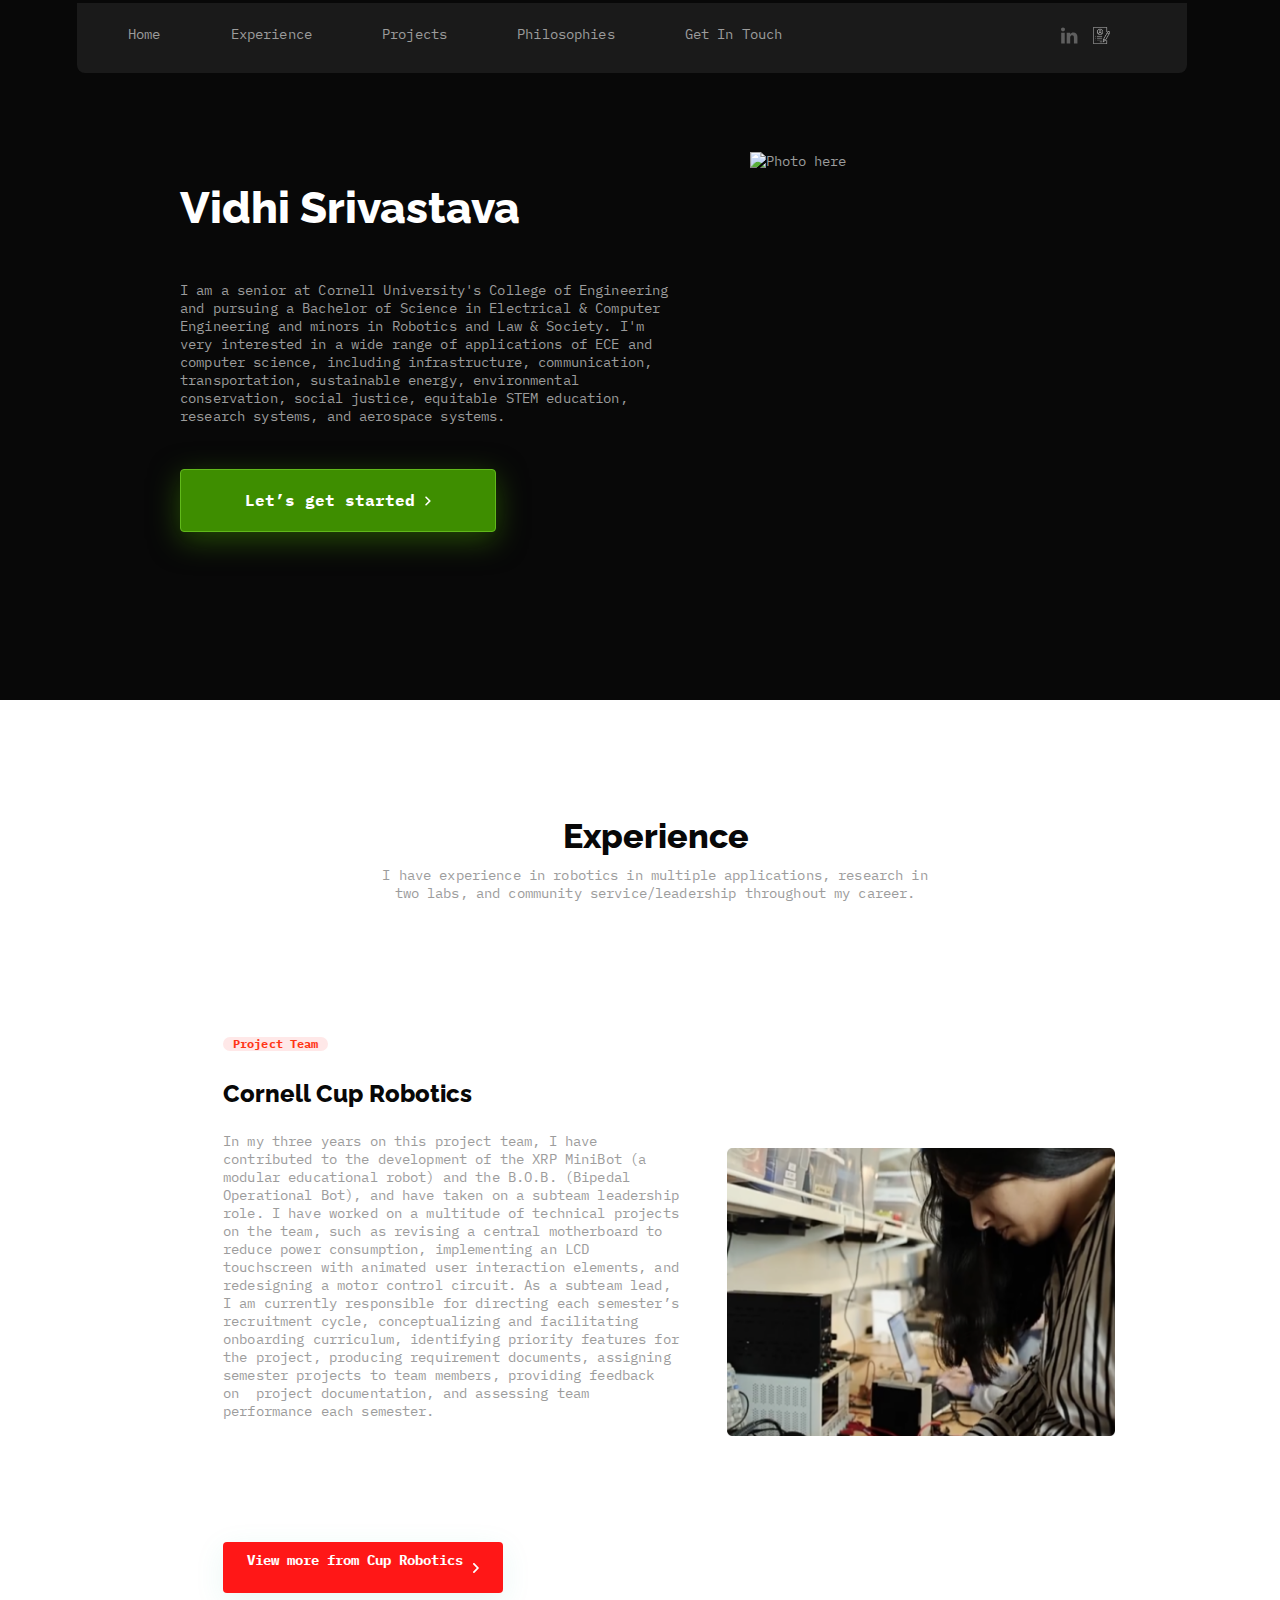
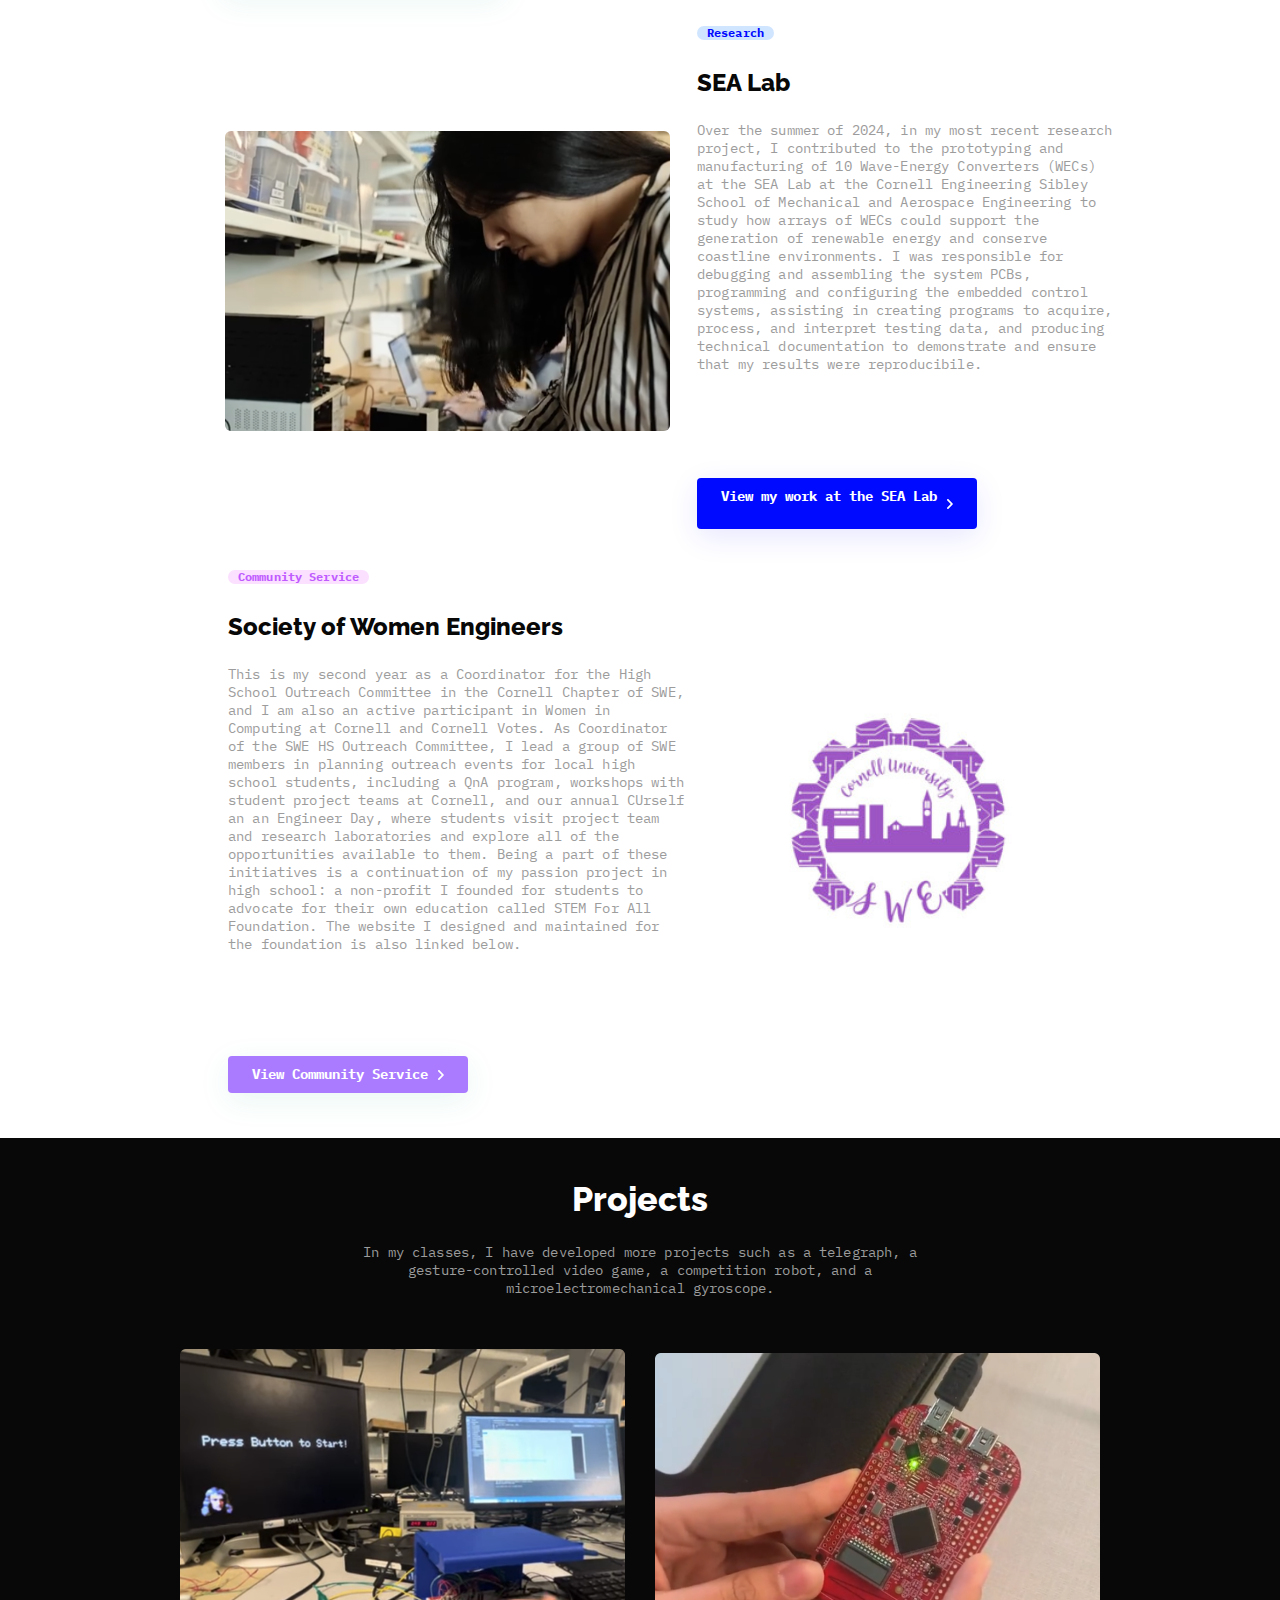
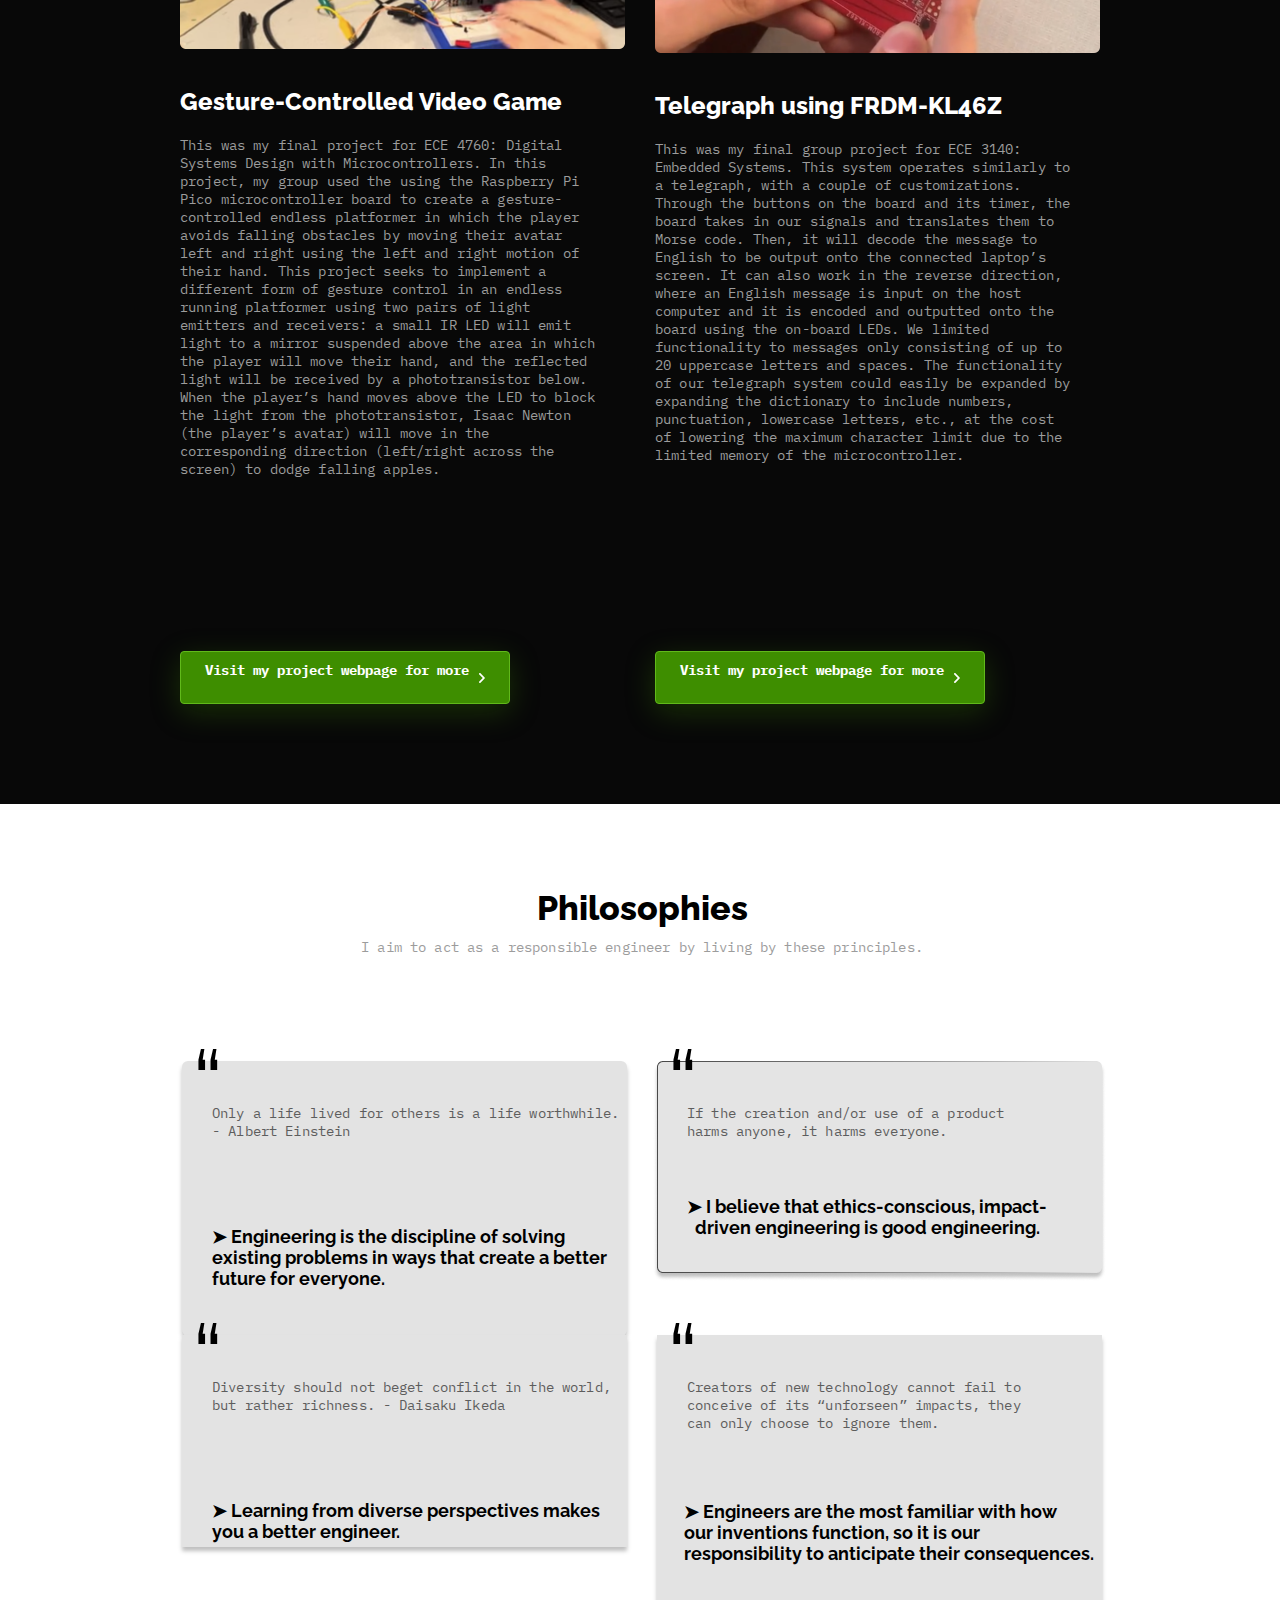
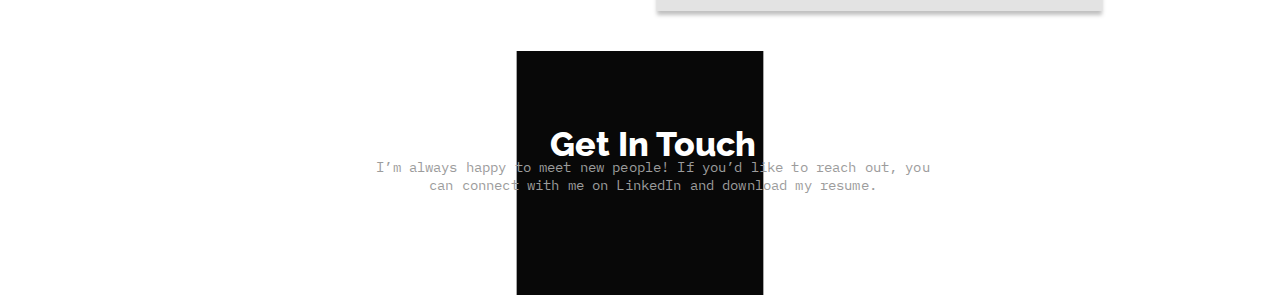
==== commit f1500740: "Add files via upload" ====
--- a/index.html
+++ b/index.html
@@ -4,19 +4,19 @@
     <meta charset="utf-8" />
     <!--<meta name=description content="This site was generated with Anima. www.animaapp.com"/>-->
     <!-- <link rel="shortcut icon" type=image/png href="https://animaproject.s3.amazonaws.com/home/favicon.png" /> -->
-    <meta name="viewport" content="width=1280, maximum-scale=1.0" />
+    <meta name="viewport" content="width=1440, maximum-scale=1.0" />
     <link rel="shortcut icon" type="image/png" href="https://animaproject.s3.amazonaws.com/home/favicon.png" />
     <meta name="og:type" content="website" />
     <meta name="twitter:card" content="photo" />
-    <link rel="stylesheet" type="text/css" href="css/personal-portfolio-frame.css" />
+    <link rel="stylesheet" type="text/css" href="css/index.css" />
     <link rel="stylesheet" type="text/css" href="css/styleguide.css" />
     <link rel="stylesheet" type="text/css" href="css/globals.css" />
   </head>
   <body style="margin: 0; background: #ffffff">
-    <input type="hidden" id="anPageName" name="page" value="personal-portfolio-frame" />
+    <input type="hidden" id="anPageName" name="page" value="index" />
     <div class="container-center-horizontal">
-      <div class="personal-portfolio-frame screen">
-        <div class="overlap-group8 ibmplexmono-normal-star-dust-14px">
+      <div class="index screen">
+        <div class="overlap-group7 ibmplexmono-normal-star-dust-14px">
           <header class="header">
             <div class="header-text">
               <div class="heading-and-subheading">
@@ -42,7 +42,7 @@
           </header>
           <div class="rectangle-1"></div>
           <div class="top-menu">
-            <div class="home"><div class="place valign-text-bottom">Home</div></div>
+            <div class="home"><div class="place valign-text-bottom place-2">Home</div></div>
             <div class="case-studies"><div class="experience valign-text-bottom">Experience</div></div>
             <div class="testimonials"><div class="projects valign-text-bottom">Projects</div></div>
             <div class="recent-work"><div class="philosophies valign-text-bottom">Philosophies</div></div>
@@ -50,65 +50,58 @@
           </div>
           <div class="social-media-icons">
             <img class="linked-in" src="img/linkedin.svg" alt="LinkedIn" />
-            <img class="perhapsresume-1" src="img/perhapsresume-1.png" alt="perhapsresume 1" />
-          </div>
-        </div>
-        <div class="overlap-group9">
-          <div class="case-studies-1">
-            <div class="experience-1 valign-text-bottom">Experience</div>
-            <p class="i-have-experience-in ibmplexmono-normal-star-dust-14px">
-              I have experience in robotics in multiple applications, research in two labs, and community
-              service/leadership throughout my career.
-            </p>
-            <div class="overlap-group1">
-              <div class="work-1">
-                <p class="in-my-three-years-on ibmplexmono-normal-star-dust-14px">
-                  In my three years on this project team, I have contributed to the development of the XRP MiniBot (a
-                  modular educational robot) and the B.O.B. (Bipedal Operational Bot), and have taken on a subteam
-                  leadership role. I have worked on a multitude of technical projects on the team, such as revising a
-                  central motherboard to reduce power consumption, implementing an LCD touchscreen with animated user
-                  interaction elements, and redesigning a motor control circuit. As a subteam lead, I am currently
-                  responsible for directing each semester’s recruitment cycle, conceptualizing and facilitating
-                  onboarding curriculum, identifying priority features for the project, producing requirement documents,
-                  assigning semester projects to team members, providing feedback on&nbsp;&nbsp;project documentation,
-                  and assessing team performance each semester.
-                </p>
-                <div class="name valign-text-bottom raleway-extra-bold-cod-gray-24px">Cornell Cup Robotics</div>
-                <div class="tag"><div class="project-team">Project Team</div></div>
-                <div class="overlap-group-1">
-                  <img class="mask-group-1 mask-group-3" src="img/mask-group-2@2x.png" alt="Mask group" />
-                  <img class="ccrt-logo-1" src="img/ccrt-logo-1.png" alt="ccrt logo 1" />
-                </div>
-              </div>
-              <div class="call-to-action-1 call-to-action-6">
-                <p class="view-more-from-cup-robotics valign-text-bottom ibmplexmono-bold-white-14px">
-                  View more from Cup Robotics
-                </p>
-                <img class="vector" src="img/vector.svg" alt="Vector" />
-              </div>
-            </div>
-            <div class="work-2">
-              <div class="call-to-action-2 call-to-action-6">
-                <p class="view-my-work-at-the-sea-lab valign-text-bottom ibmplexmono-bold-white-14px">
-                  View my work at the SEA Lab
-                </p>
-                <img class="vector" src="img/vector.svg" alt="Vector" />
-              </div>
-              <p class="over-the-summer-of-2 ibmplexmono-normal-star-dust-14px">
-                Over the summer of 2024, in my most recent research project, I contributed to the prototyping and
-                manufacturing of 10 Wave-Energy Converters (WECs) at the SEA Lab at the Cornell Engineering Sibley
-                School of Mechanical and Aerospace Engineering to study how arrays of WECs could support the generation
-                of renewable energy and conserve coastline environments. I was responsible for debugging and assembling
-                the system PCBs, programming and configuring the embedded control systems, assisting in creating
-                programs to acquire, process, and interpret testing data, and producing technical documentation to
-                demonstrate and ensure that my results were reproducibile.
-              </p>
-              <div class="sea-lab valign-text-bottom raleway-extra-bold-cod-gray-24px">SEA Lab</div>
-              <div class="tag-1 tag-3"><div class="place-1">Research</div></div>
-              <img class="mask-group-2 mask-group-3" src="img/mask-group-1@2x.png" alt="Mask group" />
-            </div>
-          </div>
-          <div class="work-3">
+            <img class="resume" src="img/perhapsresume-1-1.png" alt="resume" />
+          </div>
+        </div>
+        <div class="experience-1">
+          <div class="experience-2 valign-text-bottom">Experience</div>
+          <p class="i-have-experience-in ibmplexmono-normal-star-dust-14px">
+            I have experience in robotics in multiple applications, research in two labs, and community
+            service/leadership throughout my career.
+          </p>
+          <div class="project-team">
+            <p class="in-my-three-years-on ibmplexmono-normal-star-dust-14px">
+              In my three years on this project team, I have contributed to the development of the XRP MiniBot (a
+              modular educational robot) and the B.O.B. (Bipedal Operational Bot), and have taken on a subteam
+              leadership role. I have worked on a multitude of technical projects on the team, such as revising a
+              central motherboard to reduce power consumption, implementing an LCD touchscreen with animated user
+              interaction elements, and redesigning a motor control circuit. As a subteam lead, I am currently
+              responsible for directing each semester’s recruitment cycle, conceptualizing and facilitating onboarding
+              curriculum, identifying priority features for the project, producing requirement documents, assigning
+              semester projects to team members, providing feedback on&nbsp;&nbsp;project documentation, and assessing
+              team performance each semester.
+            </p>
+            <div class="name valign-text-bottom raleway-extra-bold-cod-gray-24px">Cornell Cup Robotics</div>
+            <div class="tag tag-3"><div class="project-team-1">Project Team</div></div>
+            <img class="mask-group-1" src="img/mask-group-4@2x.png" alt="Mask group" />
+            <div class="call-to-action-1 call-to-action-6">
+              <p class="view-more-from-cup-robotics valign-text-bottom ibmplexmono-bold-white-14px">
+                View more from Cup Robotics
+              </p>
+              <img class="vector" src="img/vector.svg" alt="Vector" />
+            </div>
+          </div>
+          <div class="research">
+            <div class="call-to-action-2 call-to-action-6">
+              <p class="view-my-work-at-the-sea-lab valign-text-bottom ibmplexmono-bold-white-14px">
+                View my work at the SEA Lab
+              </p>
+              <img class="vector" src="img/vector.svg" alt="Vector" />
+            </div>
+            <p class="over-the-summer-of-2 ibmplexmono-normal-star-dust-14px">
+              Over the summer of 2024, in my most recent research project, I contributed to the prototyping and
+              manufacturing of 10 Wave-Energy Converters (WECs) at the SEA Lab at the Cornell Engineering Sibley School
+              of Mechanical and Aerospace Engineering to study how arrays of WECs could support the generation of
+              renewable energy and conserve coastline environments. I was responsible for debugging and assembling the
+              system PCBs, programming and configuring the embedded control systems, assisting in creating programs to
+              acquire, process, and interpret testing data, and producing technical documentation to demonstrate and
+              ensure that my results were reproducibile.
+            </p>
+            <div class="sea-lab valign-text-bottom raleway-extra-bold-cod-gray-24px">SEA Lab</div>
+            <div class="tag-1 tag-3"><div class="place-1 place-2">Research</div></div>
+            <img class="mask-group-2" src="img/mask-group-3.svg" alt="Mask group" />
+          </div>
+          <div class="community-service">
             <p class="this-is-my-second-ye ibmplexmono-normal-star-dust-14px">
               This is my second year as a Coordinator for the High School Outreach Committee in the Cornell Chapter of
               SWE, and I am also an active participant in Women in Computing at Cornell and Cornell Votes. As
@@ -123,28 +116,21 @@
             <div class="society-of-women-engineers valign-text-bottom raleway-extra-bold-cod-gray-24px">
               Society of Women Engineers
             </div>
-            <div class="tag-2 tag-3"><div class="community-service">Community Service</div></div>
-            <img class="cornell-swe-logo-1" src="img/cornell-swe-logo-1.png" alt="cornell swe logo 1" />
+            <div class="tag-2 tag-3"><div class="community-service-1">Community Service</div></div>
             <div class="call-to-action-3 call-to-action-6">
               <div class="view-community-service valign-text-bottom ibmplexmono-bold-white-14px">
                 View Community Service
               </div>
               <img class="vector" src="img/vector.svg" alt="Vector" />
             </div>
-          </div>
-        </div>
-        <div class="overlap-group10">
-          <div class="projects-1 valign-text-bottom">Projects</div>
-          <p class="in-my-classes-i-hav ibmplexmono-normal-star-dust-14px">
-            In my classes, I have developed more projects such as a telegraph, a gesture-controlled video game, a
-            competition robot, and a microelectromechanical gyroscope.
-          </p>
-          <div class="work-container">
-            <div class="work-1-1">
+            <img class="mask-group-3" src="img/mask-group-2@2x.png" alt="Mask group" />
+          </div>
+        </div>
+        <div class="projects-1">
+          <div class="overlap-group-1">
+            <div class="video-game">
               <img class="mask-group" src="img/mask-group@2x.png" alt="Mask group" />
-              <div class="gesture-controlled-video-game valign-text-bottom raleway-extra-bold-white-24px">
-                Gesture-Controlled Video Game
-              </div>
+              <div class="gesture-controlled-video-game valign-text-bottom">Gesture-Controlled Video Game</div>
               <p class="this-was-my-final-pr this-was-my-final ibmplexmono-normal-star-dust-14px">
                 This was my final project for ECE 4760: Digital Systems Design with Microcontrollers. In this project,
                 my group used the using the Raspberry Pi Pico microcontroller board to create a gesture-controlled
@@ -163,11 +149,9 @@
                 <img class="vector" src="img/vector.svg" alt="Vector" />
               </div>
             </div>
-            <div class="work-2-1">
+            <div class="telegraph">
               <img class="mask-group" src="img/mask-group-1@2x.png" alt="Mask group" />
-              <div class="telegraph-using-frdm-kl46-z valign-text-bottom raleway-extra-bold-white-24px">
-                Telegraph using FRDM-KL46Z
-              </div>
+              <div class="telegraph-using-frdm-kl46-z valign-text-bottom">Telegraph using FRDM-KL46Z</div>
               <p class="this-was-my-final-gr this-was-my-final ibmplexmono-normal-star-dust-14px">
                 This was my final group project for ECE 3140: Embedded Systems. This system operates similarly to a
                 telegraph, with a couple of customizations. Through the buttons on the board and its timer, the board
@@ -187,8 +171,17 @@
               </div>
             </div>
           </div>
+          <p class="in-my-classes-i-hav ibmplexmono-normal-star-dust-14px">
+            In my classes, I have developed more projects such as a telegraph, a gesture-controlled video game, a
+            competition robot, and a microelectromechanical gyroscope.
+          </p>
+          <div class="projects-2 valign-text-bottom">Projects</div>
         </div>
         <div class="philosophies-1">
+          <div class="philosophies-2 valign-text-bottom">Philosophies</div>
+          <p class="i-aim-to-act-as-a-re ibmplexmono-normal-star-dust-14px">
+            I aim to act as a responsible engineer by living by these principles.
+          </p>
           <div class="flex-row">
             <div class="overlap-group-container">
               <div class="overlap-group">
@@ -220,7 +213,7 @@
             <div class="overlap-group-container">
               <div class="overlap-group">
                 <div class="testimonial-2 testimonial">
-                  <div class="overlap-group1-1">
+                  <div class="overlap-group1">
                     <p class="if-the-creation-and ibmplexmono-normal-chicago-14px">
                       If the creation and/or use of a product harms anyone, it harms everyone.
                     </p>
@@ -246,16 +239,15 @@
               </div>
             </div>
           </div>
-          <p class="i-aim-to-act-as-a-re ibmplexmono-normal-star-dust-14px">
-            I aim to act as a responsible engineer by living by these principles.
-          </p>
-          <div class="philosophies-2 valign-text-bottom">Philosophies</div>
-        </div>
-        <div class="overlap-group7">
-          <div class="get-in-touch-1 valign-text-bottom">Get In Touch</div>
-          <p class="im-always-happy-to ibmplexmono-normal-star-dust-14px">
-            I’m always happy to meet new people! If you’d like to reach out, you can connect with me on LinkedIn.
-          </p>
+        </div>
+        <div class="get-in-touch-1">
+          <div class="overlap-group6">
+            <p class="im-always-happy-to ibmplexmono-normal-star-dust-14px">
+              I’m always happy to meet new people! If you’d like to reach out, you can connect with me on LinkedIn and
+              download my resume.
+            </p>
+          </div>
+          <div class="get-in-touch-2 valign-text-bottom">Get In Touch</div>
         </div>
       </div>
     </div>
--- a/css/index.css
+++ b/css/index.css
@@ -0,0 +1,921 @@
+/* screen - index */
+
+.index {
+  align-items: center;
+  background-color: var(--white);
+  display: flex;
+  flex-direction: column;
+  height: 5095px;
+  width: 1440px;
+}
+
+.index .overlap-group7 {
+  height: 700px;
+  position: relative;
+  width: 1440px;
+}
+
+.index .header {
+  align-items: center;
+  background-color: var(--cod-gray);
+  display: flex;
+  flex-direction: row;
+  gap: 32px;
+  height: 700px;
+  justify-content: flex-start;
+  left: 0;
+  min-width: 1440px;
+  padding: 0 260px;
+  position: absolute;
+  top: 0;
+  width: auto;
+}
+
+.index .header-text {
+  align-items: flex-start;
+  display: flex;
+  flex-direction: column;
+  gap: 30px;
+  justify-content: center;
+  margin-top: 5.0px;
+  position: relative;
+  width: 538px;
+}
+
+.index .heading-and-subheading {
+  align-items: flex-start;
+  display: inline-flex;
+  flex: 0 0 auto;
+  flex-direction: column;
+  gap: 10px;
+  position: relative;
+}
+
+.index .heading {
+  align-items: flex-start;
+  display: inline-flex;
+  flex: 0 0 auto;
+  flex-direction: column;
+  position: relative;
+}
+
+.index .your-name-here {
+  align-items: flex-start;
+  display: flex;
+  flex: 0 0 auto;
+  flex-direction: column;
+  gap: 10px;
+  padding: 10px 0px;
+  position: relative;
+  width: 426px;
+}
+
+.index .title {
+  align-self: stretch;
+  color: var(--white);
+  font-family: var(--font-family-raleway);
+  font-size: 44px;
+  font-weight: 800;
+  letter-spacing: 0;
+  line-height: Truepx;
+  margin-top: -1.00px;
+  position: relative;
+}
+
+.index .intro-text {
+  align-items: flex-start;
+  display: inline-flex;
+  flex: 0 0 auto;
+  flex-direction: column;
+  gap: 10px;
+  justify-content: center;
+  position: relative;
+}
+
+.index .i-am-a-senior-at-cor {
+  letter-spacing: 0.14px;
+  line-height: Truepx;
+  margin-top: -1.00px;
+  position: relative;
+  width: 492px;
+}
+
+.index .call-to-action {
+  align-items: center;
+  background-color: var(--la-palma);
+  border: 1px solid;
+  border-color: var(--lima);
+  border-radius: 4px;
+  box-shadow: 0px 8px 30px #3f8e0080;
+  display: inline-flex;
+  flex: 0 0 auto;
+  gap: 10px;
+  padding: 21px 64px;
+  position: relative;
+}
+
+.index .lets-get-started {
+  color: var(--white);
+  font-family: var(--font-family-ibm_plex_mono);
+  font-size: var(--font-size-l);
+  font-weight: 700;
+  letter-spacing: 0;
+  line-height: Truepx;
+  margin-top: -1.00px;
+  position: relative;
+  width: fit-content;
+}
+
+.index .vector {
+  height: 10px;
+  position: relative;
+  width: 5.89px;
+}
+
+.index .photo-here {
+  height: 350px;
+  margin-bottom: 46.0px;
+  width: 350px;
+}
+
+.index .rectangle-1 {
+  background-color: #1a1a1a;
+  border-radius: 0px 0px 8px 8px;
+  height: 70px;
+  left: 157px;
+  position: absolute;
+  top: 3px;
+  width: 1110px;
+}
+
+.index .top-menu {
+  align-items: flex-start;
+  display: inline-flex;
+  gap: 70px;
+  left: 208px;
+  position: absolute;
+  top: 26px;
+}
+
+.index .home {
+  align-items: flex-start;
+  display: inline-flex;
+  flex: 0 0 auto;
+  flex-direction: column;
+  gap: 10px;
+  position: relative;
+}
+
+.index .place {
+  letter-spacing: 0.14px;
+}
+
+.index .case-studies {
+  align-items: flex-start;
+  display: inline-flex;
+  flex: 0 0 auto;
+  flex-direction: column;
+  gap: 10px;
+  position: relative;
+}
+
+.index .experience {
+  letter-spacing: 0.14px;
+  line-height: Truepx;
+  margin-top: -1.00px;
+  position: relative;
+  width: fit-content;
+}
+
+.index .testimonials {
+  align-items: flex-start;
+  display: inline-flex;
+  flex: 0 0 auto;
+  flex-direction: column;
+  gap: 10px;
+  position: relative;
+}
+
+.index .projects {
+  letter-spacing: 0.14px;
+  line-height: Truepx;
+  margin-top: -1.00px;
+  position: relative;
+  width: fit-content;
+}
+
+.index .recent-work {
+  align-items: flex-start;
+  display: inline-flex;
+  flex: 0 0 auto;
+  flex-direction: column;
+  gap: 10px;
+  position: relative;
+}
+
+.index .philosophies {
+  letter-spacing: 0.14px;
+  line-height: Truepx;
+  margin-top: -1.00px;
+  position: relative;
+  width: fit-content;
+}
+
+.index .about-me {
+  align-items: flex-start;
+  display: inline-flex;
+  flex: 0 0 auto;
+  flex-direction: column;
+  gap: 10px;
+  position: relative;
+}
+
+.index .get-in-touch {
+  letter-spacing: 0.14px;
+  line-height: Truepx;
+  margin-top: -1.00px;
+  position: relative;
+  width: fit-content;
+}
+
+.index .social-media-icons {
+  align-items: flex-start;
+  display: flex;
+  gap: 15px;
+  height: 17px;
+  justify-content: flex-end;
+  left: 1089px;
+  min-width: 104px;
+  padding: 0 3px;
+  position: absolute;
+  top: 27px;
+}
+
+.index .linked-in {
+  height: 17px;
+  width: 17px;
+}
+
+.index .resume {
+  height: 17px;
+  object-fit: cover;
+  width: 17px;
+}
+
+.index .experience-1 {
+  align-items: center;
+  display: flex;
+  flex-direction: column;
+  margin-left: 63.0px;
+  margin-top: 117px;
+  min-height: 1888px;
+  width: 897px;
+}
+
+.index .experience-2 {
+  color: var(--cod-gray);
+  font-family: var(--font-family-raleway);
+  font-size: var(--font-size-xxxl);
+  font-weight: 800;
+  height: 40px;
+  letter-spacing: 0;
+  line-height: Truepx;
+  margin-right: 32.0px;
+  margin-top: -1px;
+  min-width: 185px;
+  position: relative;
+  text-align: center;
+  white-space: nowrap;
+}
+
+.index .i-have-experience-in {
+  letter-spacing: 0.14px;
+  line-height: Truepx;
+  margin-right: 33.0px;
+  margin-top: 10px;
+  min-height: 72px;
+  position: relative;
+  text-align: center;
+  width: 570px;
+}
+
+.index .project-team {
+  height: 589px;
+  margin-right: 5.0px;
+  margin-top: 58px;
+  position: relative;
+  width: 892px;
+}
+
+.index .in-my-three-years-on {
+  left: 0;
+  letter-spacing: 0.14px;
+  line-height: Truepx;
+  position: absolute;
+  top: 108px;
+  width: 459px;
+}
+
+.index .name {
+  height: 28px;
+  left: 0;
+  letter-spacing: 0;
+  line-height: Truepx;
+  position: absolute;
+  top: 70px;
+  white-space: nowrap;
+}
+
+.index .tag {
+  background-color: #ffe8e8;
+  left: 0;
+}
+
+.index .project-team-1 {
+  color: #ff3617;
+  font-family: var(--font-family-ibm_plex_mono);
+  font-size: var(--font-size-s);
+  font-weight: 700;
+  letter-spacing: 0.12px;
+  line-height: Truepx;
+  margin-top: -1.00px;
+  position: relative;
+  white-space: nowrap;
+  width: fit-content;
+}
+
+.index .mask-group-1 {
+  height: 288px;
+  left: 504px;
+  position: absolute;
+  top: 138px;
+  width: 388px;
+}
+
+.index .call-to-action-1 {
+  background-color: #ff1717;
+  box-shadow: 0px 8px 30px #2ab0901a;
+  left: 0;
+  position: absolute;
+  top: 532px;
+}
+
+.index .view-more-from-cup-robotics {
+  letter-spacing: 0;
+  line-height: Truepx;
+  margin-top: -1.00px;
+  position: relative;
+  width: fit-content;
+}
+
+.index .research {
+  height: 544px;
+  margin-right: 4.0px;
+  position: relative;
+  width: 897px;
+}
+
+.index .call-to-action-2 {
+  background-color: #000aff;
+  box-shadow: 0px 8px 30px #000aff1a;
+  left: 476px;
+  position: absolute;
+  top: 479px;
+}
+
+.index .view-my-work-at-the-sea-lab {
+  letter-spacing: 0;
+  line-height: Truepx;
+  margin-top: -1.00px;
+  position: relative;
+  width: fit-content;
+}
+
+.index .over-the-summer-of-2 {
+  left: 476px;
+  letter-spacing: 0.14px;
+  line-height: Truepx;
+  position: absolute;
+  top: 108px;
+  width: 421px;
+}
+
+.index .sea-lab {
+  height: 28px;
+  left: 476px;
+  letter-spacing: 0;
+  line-height: Truepx;
+  position: absolute;
+  top: 70px;
+  white-space: nowrap;
+}
+
+.index .tag-1 {
+  background-color: #d0e5ff;
+  left: 476px;
+}
+
+.index .place-1 {
+  color: #000aff;
+  font-family: var(--font-family-ibm_plex_mono);
+  font-size: var(--font-size-s);
+  font-weight: 700;
+  letter-spacing: 0.12px;
+  white-space: nowrap;
+}
+
+.index .mask-group-2 {
+  height: 300px;
+  left: 4px;
+  position: absolute;
+  top: 132px;
+  width: 445px;
+}
+
+.index .community-service {
+  height: 556px;
+  margin-left: 5.0px;
+  position: relative;
+  width: 892px;
+}
+
+.index .this-is-my-second-ye {
+  left: 0;
+  letter-spacing: 0.14px;
+  line-height: Truepx;
+  position: absolute;
+  top: 108px;
+  width: 461px;
+}
+
+.index .society-of-women-engineers {
+  height: 28px;
+  left: 0;
+  letter-spacing: 0;
+  line-height: Truepx;
+  position: absolute;
+  top: 70px;
+  white-space: nowrap;
+}
+
+.index .tag-2 {
+  background-color: #fbe0ff;
+  left: 0;
+}
+
+.index .community-service-1 {
+  color: #c05bff;
+  font-family: var(--font-family-ibm_plex_mono);
+  font-size: var(--font-size-s);
+  font-weight: 700;
+  letter-spacing: 0.12px;
+  line-height: Truepx;
+  margin-top: -1.00px;
+  position: relative;
+  white-space: nowrap;
+  width: fit-content;
+}
+
+.index .call-to-action-3 {
+  background-color: #aa7aff;
+  box-shadow: 0px 8px 30px #2ab0901a;
+  left: 0;
+  position: absolute;
+  top: 513px;
+}
+
+.index .view-community-service {
+  letter-spacing: 0;
+  line-height: Truepx;
+  margin-top: -1.00px;
+  position: relative;
+  width: fit-content;
+}
+
+.index .mask-group-3 {
+  height: 288px;
+  left: 475px;
+  position: absolute;
+  top: 134px;
+  width: 388px;
+}
+
+.index .projects-1 {
+  height: 1181px;
+  margin-top: 75px;
+  position: relative;
+  width: 1110px;
+}
+
+.index .overlap-group-1 {
+  align-items: flex-end;
+  background-image: url(../img/rectangle-10.svg);
+  background-size: 100% 100%;
+  display: flex;
+  gap: 38px;
+  height: 1266px;
+  left: -162px;
+  min-width: 1437px;
+  padding: 100px 257.0px;
+  position: absolute;
+  top: -42px;
+}
+
+.index .video-game {
+  align-items: flex-start;
+  display: flex;
+  flex-direction: column;
+  min-height: 942px;
+  width: 437px;
+}
+
+.index .mask-group {
+  height: 300px;
+  width: 445px;
+}
+
+.index .gesture-controlled-video-game {
+  color: var(--white);
+  font-family: var(--font-family-raleway);
+  font-size: var(--font-size-xxl);
+  font-weight: 800;
+  height: 28px;
+  letter-spacing: 0;
+  line-height: Truepx;
+  margin-top: 39px;
+  min-width: 375px;
+  position: relative;
+  white-space: nowrap;
+}
+
+.index .this-was-my-final-pr {
+  min-height: 480px;
+}
+
+.index .call-to-action-4 {
+  background-color: var(--la-palma);
+  border: 1px solid;
+  border-color: var(--lima);
+  box-shadow: 0px 8px 30px #3f8e004c;
+  margin-left: 0;
+  margin-top: 21px;
+  position: relative;
+}
+
+.index .visit-my-project-webpage-for-more {
+  letter-spacing: 0;
+  line-height: Truepx;
+  margin-top: -1.00px;
+  position: relative;
+  width: fit-content;
+}
+
+.index .telegraph {
+  align-items: flex-start;
+  display: flex;
+  flex-direction: column;
+  min-height: 942px;
+  width: 445px;
+}
+
+.index .telegraph-using-frdm-kl46-z {
+  color: var(--white);
+  font-family: var(--font-family-raleway);
+  font-size: var(--font-size-xxl);
+  font-weight: 800;
+  height: 28px;
+  letter-spacing: 0;
+  line-height: Truepx;
+  margin-top: 39px;
+  min-width: 345px;
+  position: relative;
+  white-space: nowrap;
+}
+
+.index .this-was-my-final-gr {
+  min-height: 456px;
+}
+
+.index .call-to-action-5 {
+  background-color: var(--la-palma);
+  border: 1px solid;
+  border-color: var(--lima);
+  box-shadow: 0px 8px 30px #3f8e004c;
+  margin-left: 0;
+  margin-top: 41px;
+  position: relative;
+}
+
+.index .visit-my-project-webpage-for-more-1 {
+  letter-spacing: 0;
+  line-height: Truepx;
+  margin-top: -1.00px;
+  position: relative;
+  width: fit-content;
+}
+
+.index .in-my-classes-i-hav {
+  left: 270px;
+  letter-spacing: 0.14px;
+  line-height: Truepx;
+  position: absolute;
+  text-align: center;
+  top: 49px;
+  width: 570px;
+}
+
+.index .projects-2 {
+  color: #fffefe;
+  font-family: var(--font-family-raleway);
+  font-size: var(--font-size-xxxl);
+  font-weight: 800;
+  height: 40px;
+  left: 487px;
+  letter-spacing: 0;
+  line-height: Truepx;
+  position: absolute;
+  text-align: center;
+  top: -1px;
+  white-space: nowrap;
+}
+
+.index .philosophies-1 {
+  align-items: center;
+  display: flex;
+  flex-direction: column;
+  margin-left: 4.0px;
+  margin-top: 48px;
+  min-height: 842px;
+  padding: 79px 0;
+  width: 1280px;
+}
+
+.index .philosophies-2 {
+  color: var(--black);
+  font-family: var(--font-family-raleway);
+  font-size: var(--font-size-xxxl);
+  font-weight: 800;
+  height: 40px;
+  letter-spacing: 0;
+  line-height: Truepx;
+  min-width: 211px;
+  position: relative;
+  text-align: center;
+  white-space: nowrap;
+}
+
+.index .i-aim-to-act-as-a-re {
+  letter-spacing: 0.14px;
+  line-height: Truepx;
+  margin-top: 10px;
+  min-height: 48px;
+  position: relative;
+  text-align: center;
+  width: 570px;
+}
+
+.index .flex-row {
+  align-items: flex-start;
+  display: flex;
+  gap: 30px;
+  height: 519px;
+  margin-top: 28px;
+  min-width: 920px;
+}
+
+.index .overlap-group-container {
+  align-items: flex-start;
+  display: flex;
+  flex-direction: column;
+  gap: 29px;
+  min-height: 519px;
+  width: 445px;
+}
+
+.index .overlap-group {
+  height: 245px;
+  position: relative;
+  width: 445px;
+}
+
+.index .testimonial-1 {
+  align-items: flex-end;
+  background-color: var(--mercury);
+  border-radius: 6px;
+  box-shadow: 0px 4px 4px #00000040;
+  display: flex;
+  flex-direction: column;
+  gap: 42px;
+  min-height: 212px;
+  padding: 29px 6px;
+  width: 445px;
+}
+
+.index .only-a-life-lived-fo {
+  letter-spacing: 0.14px;
+  line-height: Truepx;
+  min-height: 48px;
+  width: 409px;
+}
+
+.index .engineering-is-the {
+  align-self: center;
+  height: 63px;
+  letter-spacing: 0;
+  line-height: Truepx;
+  margin-left: 12.0px;
+  min-width: 397px;
+  position: relative;
+}
+
+.index .text {
+  left: 10px;
+  letter-spacing: 1.00px;
+  line-height: Truepx;
+  position: absolute;
+  top: 0;
+  white-space: nowrap;
+}
+
+.index .testimonial-3 {
+  align-items: flex-start;
+  background-color: var(--mercury);
+  box-shadow: 0px 4px 4px #00000040;
+  display: flex;
+  height: 212px;
+  min-width: 445px;
+}
+
+.index .dive-container {
+  align-items: flex-end;
+  border-radius: 6px;
+  display: flex;
+  flex-direction: column;
+  gap: 42px;
+  min-height: 212px;
+  padding: 29px 6px;
+  width: 445px;
+}
+
+.index .diversity-should-not {
+  letter-spacing: 0.14px;
+  line-height: Truepx;
+  min-height: 48px;
+  width: 409px;
+}
+
+.index .learning-from-dive {
+  align-self: center;
+  height: 42px;
+  letter-spacing: 0;
+  line-height: Truepx;
+  margin-left: 8.0px;
+  min-width: 393px;
+}
+
+.index .testimonial-2 {
+  height: 212px;
+  width: 445px;
+}
+
+.index .overlap-group1 {
+  align-items: flex-start;
+  background-image: url(../img/rectangle-14.png);
+  background-size: 100% 100%;
+  display: flex;
+  height: 220px;
+  left: -4px;
+  min-width: 453px;
+  padding: 29px 34px;
+  position: absolute;
+  top: 0;
+}
+
+.index .if-the-creation-and {
+  letter-spacing: 0.14px;
+  line-height: Truepx;
+  min-height: 48px;
+  width: 360px;
+}
+
+.index .i-believe-that-eth {
+  height: 42px;
+  left: 30px;
+  letter-spacing: 0;
+  line-height: Truepx;
+  position: absolute;
+  text-align: center;
+  top: 117px;
+}
+
+.index .testimonial-4 {
+  align-items: flex-end;
+  background-color: var(--mercury);
+  box-shadow: 0px 4px 4px #00000040;
+  display: flex;
+  flex-direction: column;
+  gap: 19px;
+  min-height: 212px;
+  padding: 29px 8px;
+  width: 445px;
+}
+
+.index .creators-of-new-tech {
+  align-self: center;
+  letter-spacing: 0.14px;
+  line-height: Truepx;
+  margin-right: 25.0px;
+  min-height: 72px;
+  width: 360px;
+}
+
+.index .engineers-are-the {
+  height: 63px;
+  letter-spacing: 0;
+  line-height: Truepx;
+  min-width: 407px;
+  position: relative;
+}
+
+.index .get-in-touch-1 {
+  height: 181px;
+  margin-top: 31px;
+  position: relative;
+  width: 1440px;
+}
+
+.index .overlap-group6 {
+  align-items: flex-end;
+  background-image: url(../img/rectangle-10-1.svg);
+  background-size: 100% 100%;
+  display: flex;
+  height: 244px;
+  justify-content: flex-end;
+  left: 0;
+  min-width: 1440px;
+  padding: 75px 422px;
+  position: absolute;
+  top: -31px;
+}
+
+.index .im-always-happy-to {
+  letter-spacing: 0.14px;
+  line-height: Truepx;
+  min-height: 48px;
+  text-align: center;
+  width: 570px;
+}
+
+.index .get-in-touch-2 {
+  color: var(--white);
+  font-family: var(--font-family-raleway);
+  font-size: var(--font-size-xxxl);
+  font-weight: 800;
+  height: 40px;
+  left: 630px;
+  letter-spacing: 0;
+  line-height: Truepx;
+  position: absolute;
+  text-align: center;
+  top: 42px;
+  white-space: nowrap;
+}
+
+.index .call-to-action-6 {
+  align-items: center;
+  border-radius: 4px;
+  display: inline-flex;
+  gap: 10px;
+  padding: 10px 24px;
+}
+
+.index .place-2 {
+  line-height: Truepx;
+  margin-top: -1.00px;
+  position: relative;
+  width: fit-content;
+}
+
+.index .tag-3 {
+  align-items: flex-start;
+  border-radius: 60px;
+  display: inline-flex;
+  gap: 10px;
+  padding: 0px 10px;
+  position: absolute;
+  top: 27px;
+}
+
+.index .testimonial {
+  left: 0;
+  position: absolute;
+  top: 33px;
+}
+
+.index .this-was-my-final {
+  letter-spacing: 0.14px;
+  line-height: Truepx;
+  margin-top: 20px;
+  position: relative;
+  width: 421px;
+}
--- a/css/styleguide.css
+++ b/css/styleguide.css
@@ -1,6 +1,5 @@
 :root { 
   --black: #000000;
-  --blue: #000aff;
   --chicago: #5d5d5d;
   --cod-gray: #080808;
   --la-palma: #3e8e00;
@@ -67,11 +66,3 @@
   font-style: normal;
   font-weight: 800;
 }
-
-.raleway-extra-bold-white-24px {
-  color: var(--white);
-  font-family: var(--font-family-raleway);
-  font-size: var(--font-size-xxl);
-  font-style: normal;
-  font-weight: 800;
-}
--- a/css/globals.css
+++ b/css/globals.css
@@ -32,931 +32,3 @@
 * {
   box-sizing: border-box;
 }
-
-.header {
-  align-items: flex-start;
-  background-color: var(--cod-gray);
-  display: flex;
-  flex-direction: row;
-  gap: 32px;
-  height: 700px;
-  justify-content: flex-start;
-  left: 0;
-  min-width: 1280px;
-  padding: 150px 180px;
-  position: absolute;
-  top: 0;
-  width: auto;
-}
-
-.header-text {
-  align-items: flex-start;
-  align-self: center;
-  display: flex;
-  flex-direction: column;
-  gap: 30px;
-  justify-content: center;
-  margin-top: 1.0px;
-  position: relative;
-  width: 538px;
-}
-
-.heading-and-subheading {
-  align-items: flex-start;
-  display: inline-flex;
-  flex: 0 0 auto;
-  flex-direction: column;
-  gap: 10px;
-  position: relative;
-}
-
-.heading {
-  align-items: flex-start;
-  display: inline-flex;
-  flex: 0 0 auto;
-  flex-direction: column;
-  position: relative;
-}
-
-.your-name-here {
-  align-items: flex-start;
-  display: flex;
-  flex: 0 0 auto;
-  flex-direction: column;
-  gap: 10px;
-  padding: 10px 0px;
-  position: relative;
-  width: 426px;
-}
-
-.title {
-  align-self: stretch;
-  color: var(--white);
-  font-family: var(--font-family-raleway);
-  font-size: 44px;
-  font-weight: 800;
-  letter-spacing: 0;
-  line-height: Truepx;
-  margin-top: -1.00px;
-  position: relative;
-}
-
-.intro-text {
-  align-items: flex-start;
-  display: inline-flex;
-  flex: 0 0 auto;
-  flex-direction: column;
-  gap: 10px;
-  justify-content: center;
-  position: relative;
-}
-
-.i-am-a-senior-at-cor {
-  letter-spacing: 0.14px;
-  line-height: Truepx;
-  margin-top: -1.00px;
-  position: relative;
-  width: 492px;
-}
-
-.call-to-action {
-  align-items: center;
-  background-color: var(--la-palma);
-  border: 1px solid;
-  border-color: var(--lima);
-  border-radius: 4px;
-  box-shadow: 0px 8px 30px #3f8e0080;
-  display: inline-flex;
-  flex: 0 0 auto;
-  gap: 10px;
-  padding: 21px 64px;
-  position: relative;
-}
-
-.lets-get-started {
-  color: var(--white);
-  font-family: var(--font-family-ibm_plex_mono);
-  font-size: var(--font-size-l);
-  font-weight: 700;
-  letter-spacing: 0;
-  line-height: Truepx;
-  margin-top: -1.00px;
-  position: relative;
-  width: fit-content;
-}
-
-.vector {
-  height: 10px;
-  position: relative;
-  width: 5.89px;
-}
-
-.photo-here {
-  height: 350px;
-  width: 350px;
-}
-
-.rectangle-1 {
-  background-color: #1a1a1a;
-  border-radius: 0px 0px 8px 8px;
-  height: 70px;
-  left: 85px;
-  position: absolute;
-  top: 0;
-  width: 1110px;
-}
-
-.top-menu {
-  align-items: flex-start;
-  display: inline-flex;
-  gap: 70px;
-  left: 180px;
-  position: absolute;
-  top: 24px;
-}
-
-.home {
-  align-items: flex-start;
-  display: inline-flex;
-  flex: 0 0 auto;
-  flex-direction: column;
-  gap: 10px;
-  position: relative;
-}
-
-.place {
-  letter-spacing: 0.14px;
-  line-height: Truepx;
-  margin-top: -1.00px;
-  position: relative;
-  width: fit-content;
-}
-
-.case-studies {
-  align-items: flex-start;
-  display: inline-flex;
-  flex: 0 0 auto;
-  flex-direction: column;
-  gap: 10px;
-  position: relative;
-}
-
-.experience {
-  letter-spacing: 0.14px;
-  line-height: Truepx;
-  margin-top: -1.00px;
-  position: relative;
-  width: fit-content;
-}
-
-.testimonials {
-  align-items: flex-start;
-  display: inline-flex;
-  flex: 0 0 auto;
-  flex-direction: column;
-  gap: 10px;
-  position: relative;
-}
-
-.projects {
-  letter-spacing: 0.14px;
-  line-height: Truepx;
-  margin-top: -1.00px;
-  position: relative;
-  width: fit-content;
-}
-
-.recent-work {
-  align-items: flex-start;
-  display: inline-flex;
-  flex: 0 0 auto;
-  flex-direction: column;
-  gap: 10px;
-  position: relative;
-}
-
-.philosophies {
-  letter-spacing: 0.14px;
-  line-height: Truepx;
-  margin-top: -1.00px;
-  position: relative;
-  width: fit-content;
-}
-
-.about-me {
-  align-items: flex-start;
-  display: inline-flex;
-  flex: 0 0 auto;
-  flex-direction: column;
-  gap: 10px;
-  position: relative;
-}
-
-.get-in-touch {
-  letter-spacing: 0.14px;
-  line-height: Truepx;
-  margin-top: -1.00px;
-  position: relative;
-  width: fit-content;
-}
-
-.social-media-icons {
-  align-items: flex-start;
-  display: flex;
-  gap: 16px;
-  height: 17px;
-  justify-content: flex-end;
-  left: 1051px;
-  min-width: 108px;
-  position: absolute;
-  top: 27px;
-}
-
-.linked-in {
-  height: 17px;
-  width: 18px;
-}
-
-.perhapsresume-1 {
-  height: 20px;
-  margin-top: -2px;
-  object-fit: cover;
-  width: 20px;
-}
-
-.case-studies-1 {
-  align-items: center;
-  display: flex;
-  flex-direction: column;
-  left: 0;
-  min-height: 1888px;
-  position: absolute;
-  top: 0;
-  width: 897px;
-}
-
-.experience-1 {
-  color: var(--cod-gray);
-  font-family: var(--font-family-raleway);
-  font-size: var(--font-size-xxxl);
-  font-weight: 800;
-  height: 40px;
-  letter-spacing: 0;
-  line-height: Truepx;
-  margin-right: 32.0px;
-  margin-top: -1px;
-  min-width: 185px;
-  position: relative;
-  text-align: center;
-  white-space: nowrap;
-}
-
-.i-have-experience-in {
-  letter-spacing: 0.14px;
-  line-height: Truepx;
-  margin-right: 33.0px;
-  margin-top: 10px;
-  min-height: 72px;
-  position: relative;
-  text-align: center;
-  width: 570px;
-}
-
-.overlap-group1 {
-  height: 589px;
-  margin-right: 5.0px;
-  margin-top: 58px;
-  position: relative;
-  width: 892px;
-}
-
-.work-1 {
-  height: 589px;
-  left: 0;
-  position: absolute;
-  top: 0;
-  width: 892px;
-}
-
-.in-my-three-years-on {
-  left: 0;
-  letter-spacing: 0.14px;
-  line-height: Truepx;
-  position: absolute;
-  top: 108px;
-  width: 459px;
-}
-
-.name {
-  height: 28px;
-  left: 0;
-  letter-spacing: 0;
-  line-height: Truepx;
-  position: absolute;
-  top: 70px;
-  white-space: nowrap;
-}
-
-.tag {
-  align-items: flex-start;
-  background-color: #ffe8e8;
-  border-radius: 60px;
-  display: inline-flex;
-  gap: 10px;
-  left: 0;
-  padding: 0px 10px;
-  position: absolute;
-  top: 27px;
-}
-
-.project-team {
-  color: #ff3617;
-  font-family: var(--font-family-ibm_plex_mono);
-  font-size: var(--font-size-s);
-  font-weight: 700;
-  letter-spacing: 0.12px;
-  line-height: Truepx;
-  margin-top: -1.00px;
-  position: relative;
-  white-space: nowrap;
-  width: fit-content;
-}
-
-.overlap-group-1 {
-  height: 400px;
-  left: 447px;
-  position: absolute;
-  top: 0;
-  width: 445px;
-}
-
-.mask-group-1 {
-  left: 0;
-  top: 0;
-}
-
-.ccrt-logo-1 {
-  height: 200px;
-  left: 145px;
-  object-fit: cover;
-  position: absolute;
-  top: 200px;
-  width: 200px;
-}
-
-.call-to-action-1 {
-  background-color: #ff1717;
-  box-shadow: 0px 8px 30px #2ab0901a;
-  left: 0;
-  position: absolute;
-  top: 532px;
-}
-
-.view-more-from-cup-robotics {
-  letter-spacing: 0;
-  line-height: Truepx;
-  margin-top: -1.00px;
-  position: relative;
-  width: fit-content;
-}
-
-.work-2 {
-  height: 544px;
-  margin-right: 4.0px;
-  position: relative;
-  width: 897px;
-}
-
-.call-to-action-2 {
-  background-color: var(--blue);
-  box-shadow: 0px 8px 30px #000aff1a;
-  left: 476px;
-  position: absolute;
-  top: 479px;
-}
-
-.view-my-work-at-the-sea-lab {
-  letter-spacing: 0;
-  line-height: Truepx;
-  margin-top: -1.00px;
-  position: relative;
-  width: fit-content;
-}
-
-.over-the-summer-of-2 {
-  left: 476px;
-  letter-spacing: 0.14px;
-  line-height: Truepx;
-  position: absolute;
-  top: 108px;
-  width: 421px;
-}
-
-.sea-lab {
-  height: 28px;
-  left: 476px;
-  letter-spacing: 0;
-  line-height: Truepx;
-  position: absolute;
-  top: 70px;
-  white-space: nowrap;
-}
-
-.tag-1 {
-  background-color: #d0e5ff;
-  left: 476px;
-}
-
-.place-1 {
-  color: var(--blue);
-  font-family: var(--font-family-ibm_plex_mono);
-  font-size: var(--font-size-s);
-  font-weight: 700;
-  letter-spacing: 0.12px;
-  line-height: Truepx;
-  margin-top: -1.00px;
-  position: relative;
-  white-space: nowrap;
-  width: fit-content;
-}
-
-.mask-group-2 {
-  left: 4px;
-  top: 132px;
-}
-
-.work-3 {
-  height: 556px;
-  left: 5px;
-  position: absolute;
-  top: 1312px;
-  width: 892px;
-}
-
-.this-is-my-second-ye {
-  left: 0;
-  letter-spacing: 0.14px;
-  line-height: Truepx;
-  position: absolute;
-  top: 108px;
-  width: 461px;
-}
-
-.society-of-women-engineers {
-  height: 28px;
-  left: 0;
-  letter-spacing: 0;
-  line-height: Truepx;
-  position: absolute;
-  top: 70px;
-  white-space: nowrap;
-}
-
-.tag-2 {
-  background-color: #fbe0ff;
-  left: 0;
-}
-
-.community-service {
-  color: #c05bff;
-  font-family: var(--font-family-ibm_plex_mono);
-  font-size: var(--font-size-s);
-  font-weight: 700;
-  letter-spacing: 0.12px;
-  line-height: Truepx;
-  margin-top: -1.00px;
-  position: relative;
-  white-space: nowrap;
-  width: fit-content;
-}
-
-.cornell-swe-logo-1 {
-  height: 233px;
-  left: 567px;
-  object-fit: cover;
-  position: absolute;
-  top: 153px;
-  width: 230px;
-}
-
-.call-to-action-3 {
-  background-color: #aa7aff;
-  box-shadow: 0px 8px 30px #2ab0901a;
-  left: 0;
-  position: absolute;
-  top: 513px;
-}
-
-.view-community-service {
-  letter-spacing: 0;
-  line-height: Truepx;
-  margin-top: -1.00px;
-  position: relative;
-  width: fit-content;
-}
-
-.overlap-group10 {
-  align-items: center;
-  background-image: url(../img/rectangle-10-1.svg);
-  background-size: 100% 100%;
-  display: flex;
-  flex-direction: column;
-  margin-top: 74px;
-  min-height: 1266px;
-  padding: 41.5px 180.0px;
-  width: 1280px;
-}
-
-.projects-1 {
-  color: #fffefe;
-  font-family: var(--font-family-raleway);
-  font-size: var(--font-size-xxxl);
-  font-weight: 800;
-  height: 40px;
-  letter-spacing: 0;
-  line-height: Truepx;
-  margin-left: 1.0px;
-  min-width: 136px;
-  position: relative;
-  text-align: center;
-  white-space: nowrap;
-}
-
-.in-my-classes-i-hav {
-  letter-spacing: 0.14px;
-  line-height: Truepx;
-  margin-right: 0;
-  margin-top: 10px;
-  min-height: 72px;
-  position: relative;
-  text-align: center;
-  width: 570px;
-}
-
-.work-container {
-  align-items: flex-start;
-  align-self: flex-start;
-  display: flex;
-  gap: 38px;
-  height: 942px;
-  margin-top: 61px;
-  min-width: 920px;
-}
-
-.work-1-1 {
-  align-items: flex-start;
-  display: flex;
-  flex-direction: column;
-  min-height: 942px;
-  width: 437px;
-}
-
-.mask-group {
-  height: 300px;
-  width: 445px;
-}
-
-.gesture-controlled-video-game {
-  height: 28px;
-  letter-spacing: 0;
-  line-height: Truepx;
-  margin-top: 39px;
-  min-width: 375px;
-  position: relative;
-  white-space: nowrap;
-}
-
-.this-was-my-final-pr {
-  min-height: 480px;
-}
-
-.call-to-action-4 {
-  background-color: var(--la-palma);
-  border: 1px solid;
-  border-color: var(--lima);
-  box-shadow: 0px 8px 30px #3f8e004c;
-  margin-left: 0;
-  margin-top: 21px;
-  position: relative;
-}
-
-.visit-my-project-webpage-for-more {
-  letter-spacing: 0;
-  line-height: Truepx;
-  margin-top: -1.00px;
-  position: relative;
-  width: fit-content;
-}
-
-.work-2-1 {
-  align-items: flex-start;
-  display: flex;
-  flex-direction: column;
-  min-height: 942px;
-  width: 445px;
-}
-
-.telegraph-using-frdm-kl46-z {
-  height: 28px;
-  letter-spacing: 0;
-  line-height: Truepx;
-  margin-top: 39px;
-  min-width: 345px;
-  position: relative;
-  white-space: nowrap;
-}
-
-.this-was-my-final-gr {
-  min-height: 456px;
-}
-
-.call-to-action-5 {
-  background-color: var(--la-palma);
-  border: 1px solid;
-  border-color: var(--lima);
-  box-shadow: 0px 8px 30px #3f8e004c;
-  margin-left: 0;
-  margin-top: 41px;
-  position: relative;
-}
-
-.visit-my-project-webpage-for-more-1 {
-  letter-spacing: 0;
-  line-height: Truepx;
-  margin-top: -1.00px;
-  position: relative;
-  width: fit-content;
-}
-
-.philosophies-1 {
-  height: 842px;
-  position: relative;
-  width: 1280px;
-}
-
-.flex-row {
-  align-items: flex-end;
-  background-color: var(--white);
-  display: flex;
-  gap: 30px;
-  height: 804px;
-  left: 0;
-  min-width: 1280px;
-  padding: 80px 180px;
-  position: absolute;
-  top: 0;
-}
-
-.overlap-group-container {
-  align-items: flex-start;
-  display: flex;
-  flex-direction: column;
-  gap: 29px;
-  min-height: 519px;
-  width: 445px;
-}
-
-.overlap-group {
-  height: 245px;
-  position: relative;
-  width: 445px;
-}
-
-.testimonial-1 {
-  align-items: flex-end;
-  background-color: var(--mercury);
-  border-radius: 6px;
-  box-shadow: 0px 4px 4px #00000040;
-  display: flex;
-  flex-direction: column;
-  gap: 42px;
-  min-height: 212px;
-  padding: 29px 6px;
-  width: 445px;
-}
-
-.only-a-life-lived-fo {
-  letter-spacing: 0.14px;
-  line-height: Truepx;
-  min-height: 48px;
-  width: 409px;
-}
-
-.engineering-is-the {
-  align-self: center;
-  height: 63px;
-  letter-spacing: 0;
-  line-height: Truepx;
-  margin-left: 12.0px;
-  min-width: 397px;
-  position: relative;
-}
-
-.text {
-  left: 10px;
-  letter-spacing: 1.00px;
-  line-height: Truepx;
-  position: absolute;
-  top: 0;
-  white-space: nowrap;
-}
-
-.testimonial-3 {
-  align-items: flex-start;
-  background-color: var(--mercury);
-  box-shadow: 0px 4px 4px #00000040;
-  display: flex;
-  height: 212px;
-  min-width: 445px;
-}
-
-.dive-container {
-  align-items: flex-end;
-  border-radius: 6px;
-  display: flex;
-  flex-direction: column;
-  gap: 42px;
-  min-height: 212px;
-  padding: 29px 6px;
-  width: 445px;
-}
-
-.diversity-should-not {
-  letter-spacing: 0.14px;
-  line-height: Truepx;
-  min-height: 48px;
-  width: 409px;
-}
-
-.learning-from-dive {
-  align-self: center;
-  height: 42px;
-  letter-spacing: 0;
-  line-height: Truepx;
-  margin-left: 8.0px;
-  min-width: 393px;
-}
-
-.testimonial-2 {
-  height: 212px;
-  width: 445px;
-}
-
-.overlap-group1-1 {
-  align-items: flex-start;
-  background-image: url(../img/rectangle-14.png);
-  background-size: 100% 100%;
-  display: flex;
-  height: 220px;
-  left: -4px;
-  min-width: 453px;
-  padding: 29px 34px;
-  position: absolute;
-  top: 0;
-}
-
-.if-the-creation-and {
-  letter-spacing: 0.14px;
-  line-height: Truepx;
-  min-height: 48px;
-  width: 360px;
-}
-
-.i-believe-that-eth {
-  height: 42px;
-  left: 30px;
-  letter-spacing: 0;
-  line-height: Truepx;
-  position: absolute;
-  text-align: center;
-  top: 117px;
-}
-
-.testimonial-4 {
-  align-items: flex-end;
-  background-color: var(--mercury);
-  box-shadow: 0px 4px 4px #00000040;
-  display: flex;
-  flex-direction: column;
-  gap: 19px;
-  min-height: 212px;
-  padding: 29px 8px;
-  width: 445px;
-}
-
-.creators-of-new-tech {
-  align-self: center;
-  letter-spacing: 0.14px;
-  line-height: Truepx;
-  margin-right: 25.0px;
-  min-height: 72px;
-  width: 360px;
-}
-
-.engineers-are-the {
-  height: 63px;
-  letter-spacing: 0;
-  line-height: Truepx;
-  min-width: 407px;
-  position: relative;
-}
-
-.i-aim-to-act-as-a-re {
-  left: 355px;
-  letter-spacing: 0.14px;
-  line-height: Truepx;
-  position: absolute;
-  text-align: center;
-  top: 129px;
-  width: 570px;
-}
-
-.philosophies-2 {
-  color: var(--black);
-  font-family: var(--font-family-raleway);
-  font-size: var(--font-size-xxxl);
-  font-weight: 800;
-  height: 40px;
-  left: 534px;
-  letter-spacing: 0;
-  line-height: Truepx;
-  position: absolute;
-  text-align: center;
-  top: 79px;
-  white-space: nowrap;
-}
-
-.overlap-group7 {
-  align-items: flex-end;
-  background-image: url(../img/rectangle-10.svg);
-  background-size: 100% 100%;
-  display: flex;
-  flex-direction: column;
-  gap: 7px;
-  margin-top: 1px;
-  min-height: 244px;
-  padding: 73px 334px;
-  width: 1280px;
-}
-
-.get-in-touch-1 {
-  align-self: center;
-  color: var(--white);
-  font-family: var(--font-family-raleway);
-  font-size: var(--font-size-xxxl);
-  font-weight: 800;
-  height: 40px;
-  letter-spacing: 0;
-  line-height: Truepx;
-  margin-left: 26.0px;
-  min-width: 206px;
-  position: relative;
-  text-align: center;
-  white-space: nowrap;
-}
-
-.im-always-happy-to {
-  letter-spacing: 0.14px;
-  line-height: Truepx;
-  min-height: 48px;
-  text-align: center;
-  width: 570px;
-}
-
-.call-to-action-6 {
-  align-items: center;
-  border-radius: 4px;
-  display: inline-flex;
-  gap: 10px;
-  padding: 10px 24px;
-}
-
-.mask-group-3 {
-  height: 300px;
-  position: absolute;
-  width: 445px;
-}
-
-.tag-3 {
-  align-items: flex-start;
-  border-radius: 60px;
-  display: inline-flex;
-  gap: 10px;
-  padding: 0px 10px;
-  position: absolute;
-  top: 27px;
-}
-
-.testimonial {
-  left: 0;
-  position: absolute;
-  top: 33px;
-}
-
-.this-was-my-final {
-  letter-spacing: 0.14px;
-  line-height: Truepx;
-  margin-top: 20px;
-  position: relative;
-  width: 421px;
-}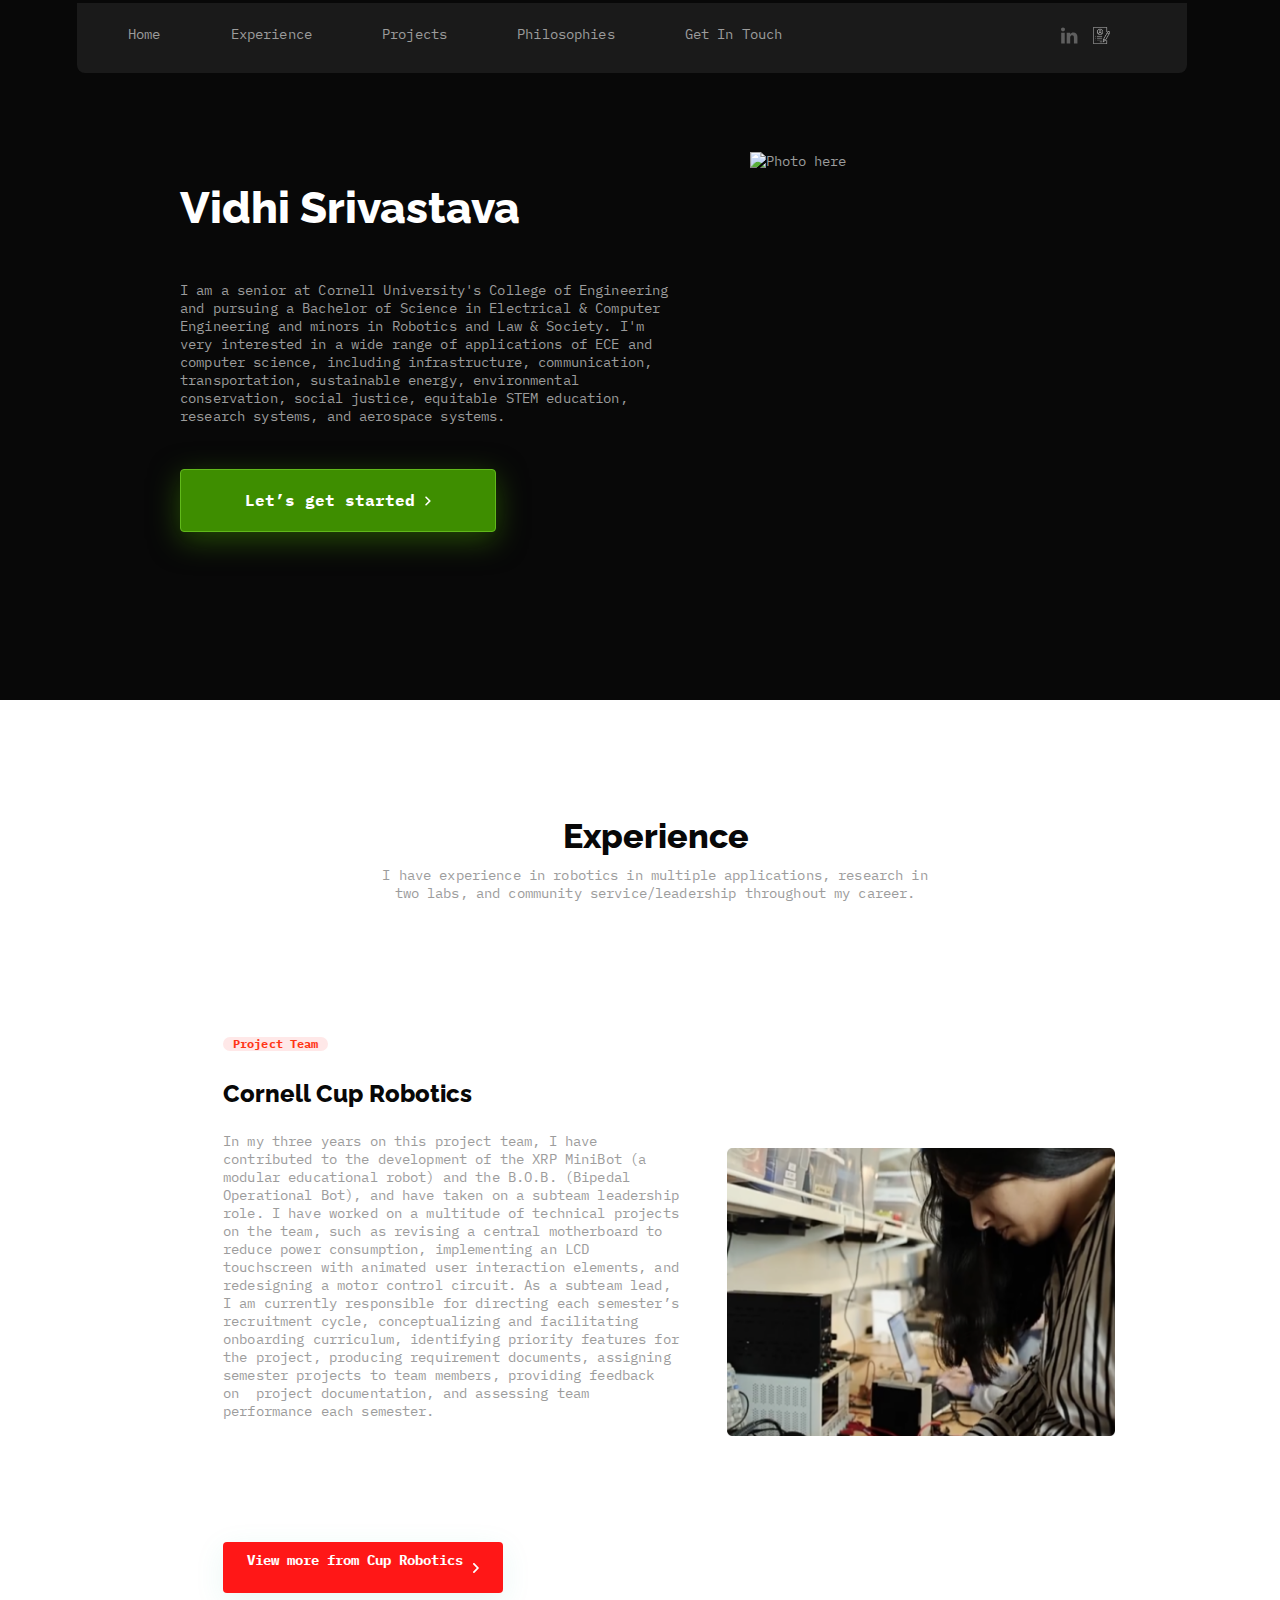
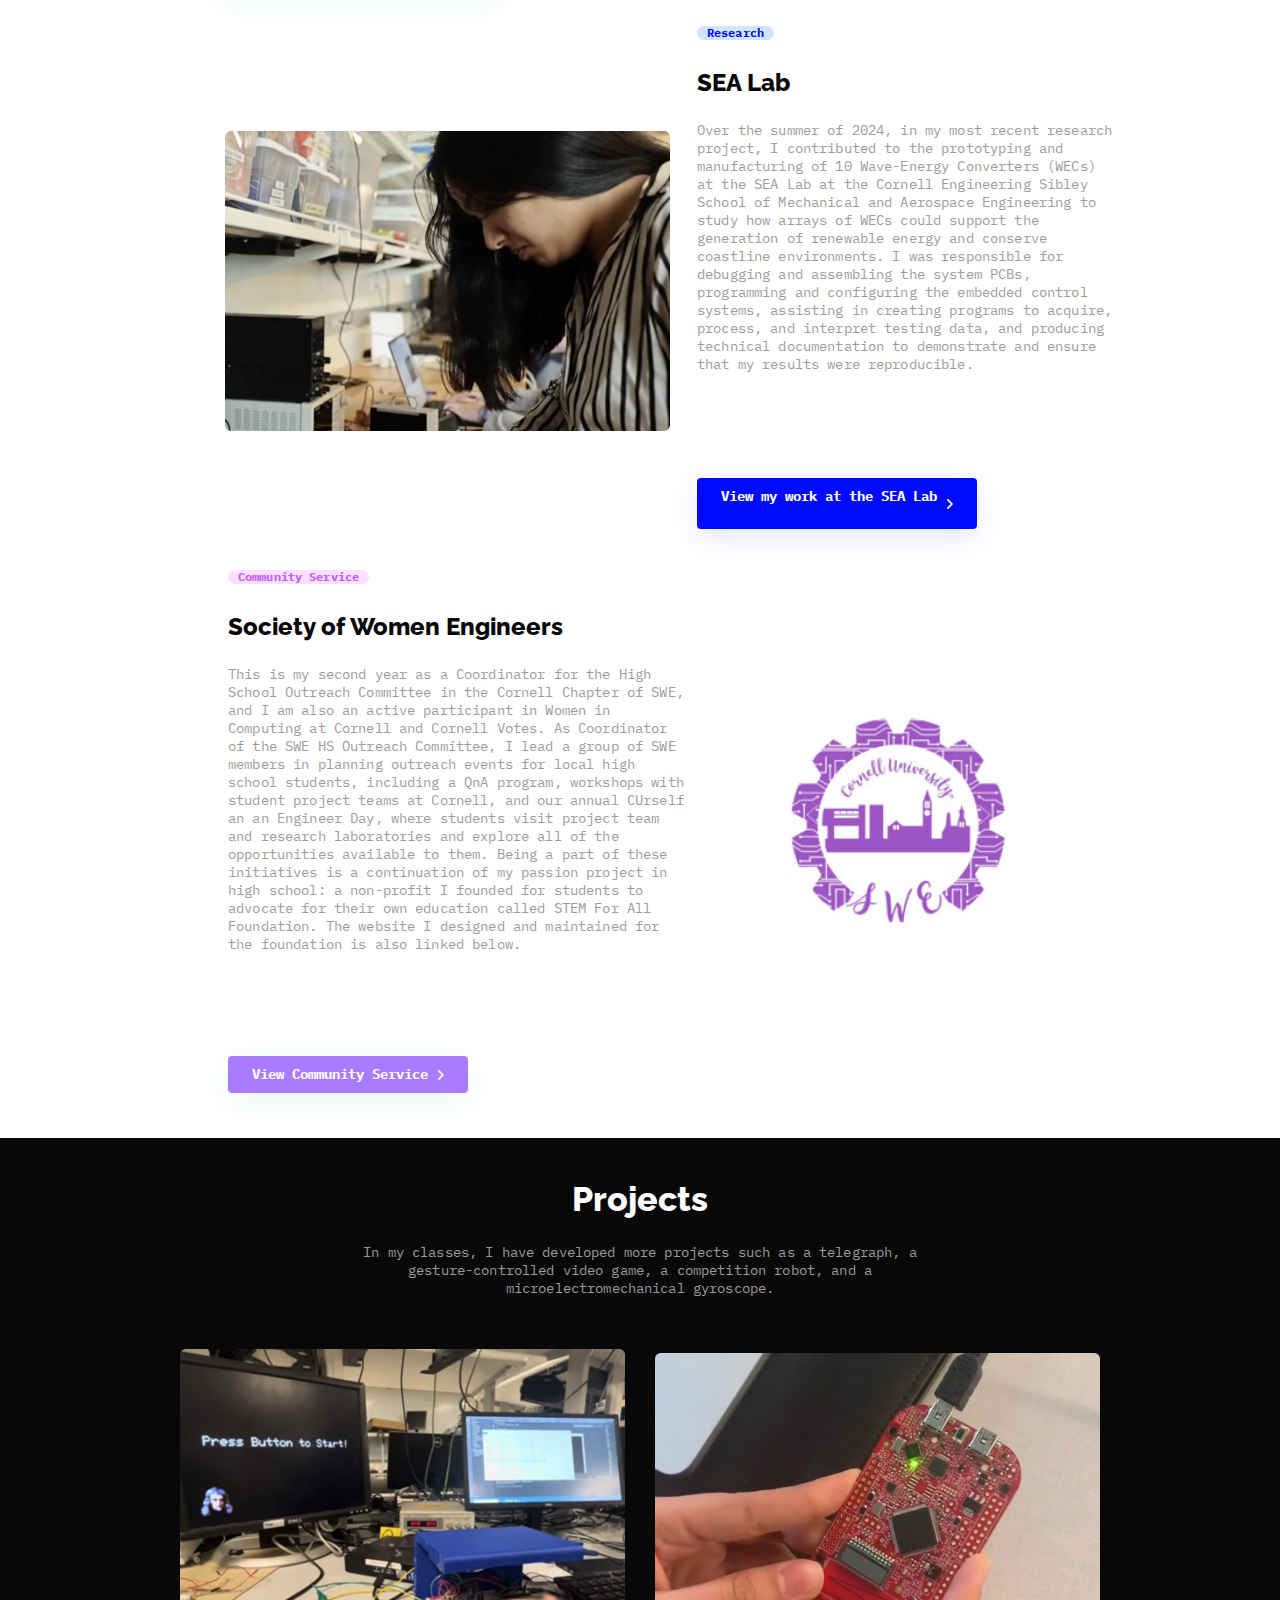
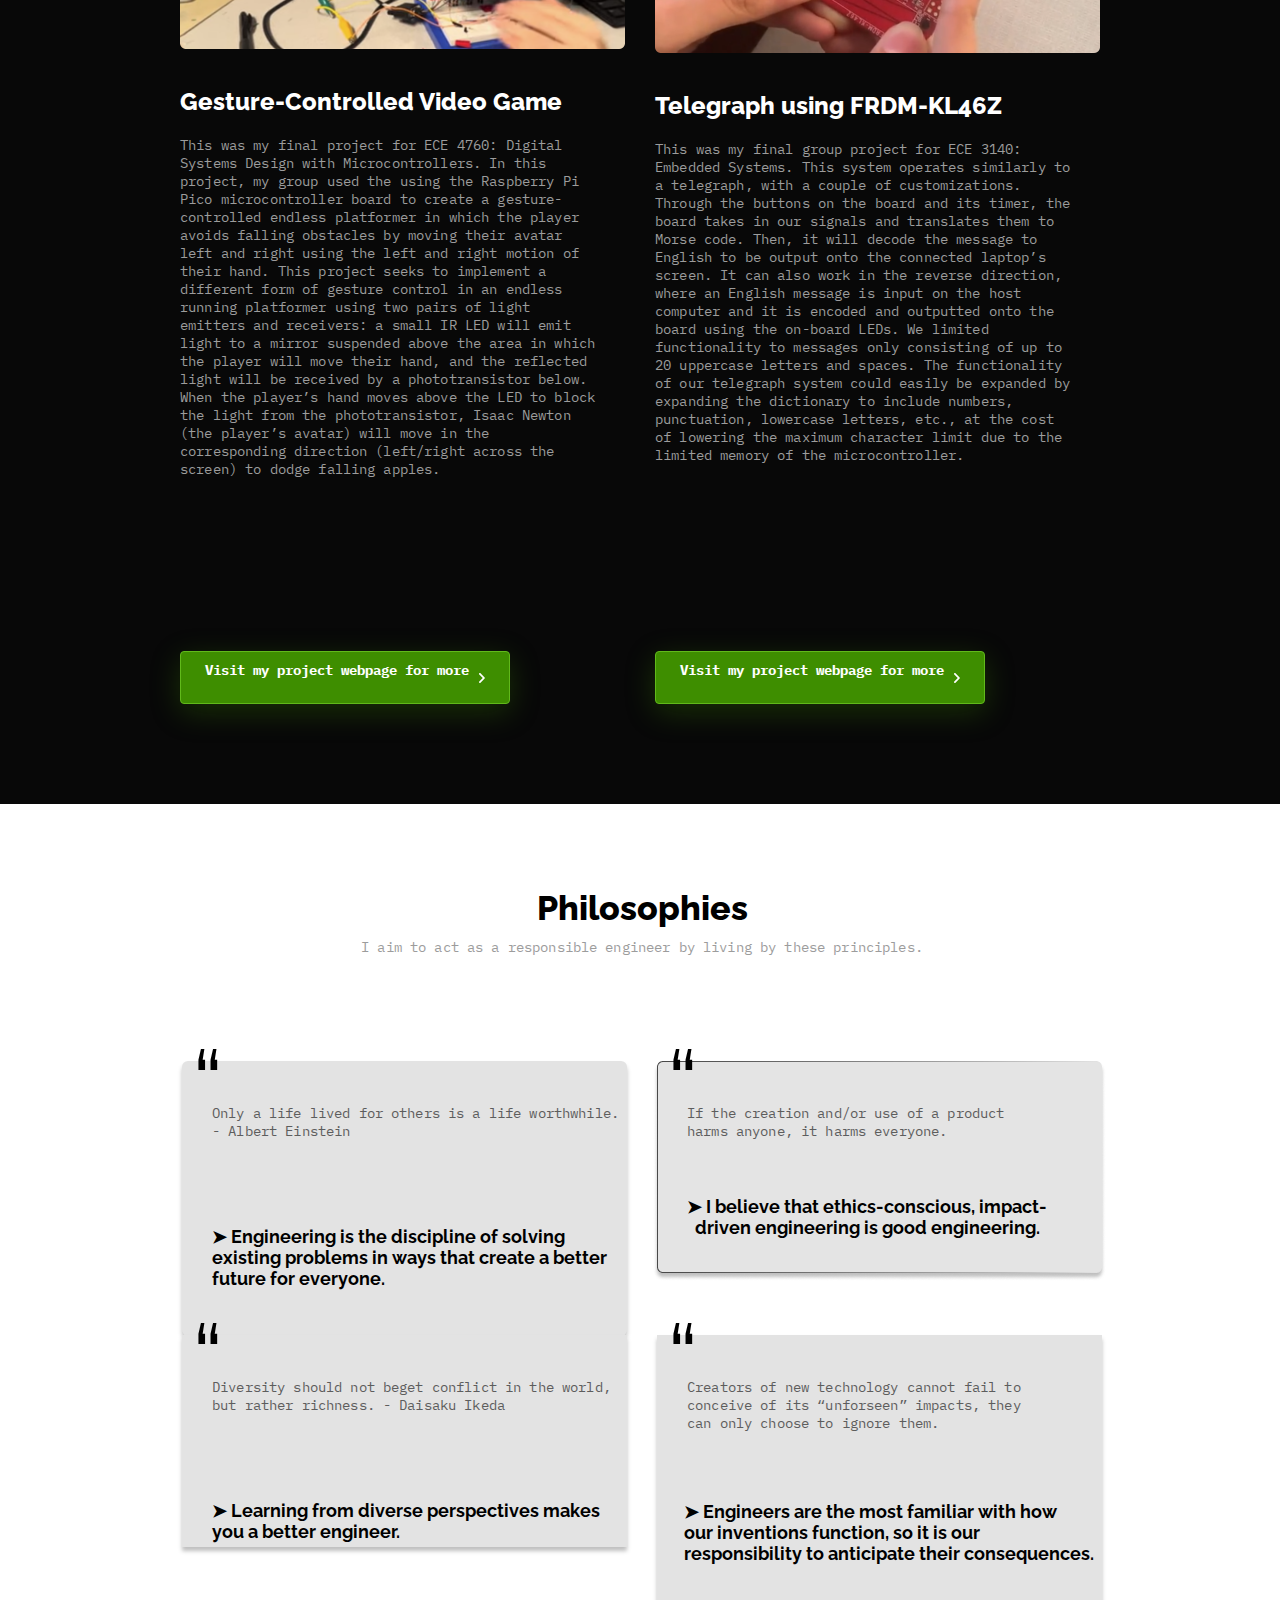
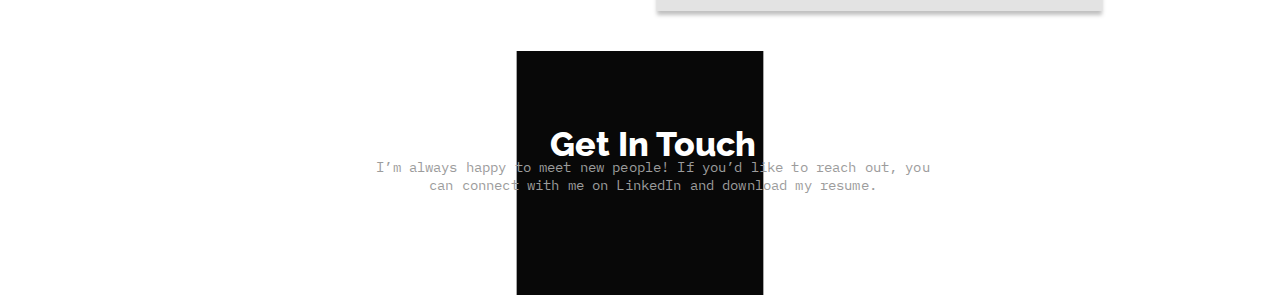
==== commit 51bdc6f0: "Update index.html" ====
--- a/index.html
+++ b/index.html
@@ -12,7 +12,7 @@
     <link rel="stylesheet" type="text/css" href="css/styleguide.css" />
     <link rel="stylesheet" type="text/css" href="css/globals.css" />
   </head>
-  <body style="margin: 0; background: #ffffff">
+  <body style="margin: 0; background: #000000">
     <input type="hidden" id="anPageName" name="page" value="index" />
     <div class="container-center-horizontal">
       <div class="index screen">
@@ -49,7 +49,9 @@
             <div class="about-me"><div class="get-in-touch valign-text-bottom">Get In Touch</div></div>
           </div>
           <div class="social-media-icons">
-            <img class="linked-in" src="img/linkedin.svg" alt="LinkedIn" />
+            <a href = "https://www.linkedin.com/in/vidhi-srivastava/" target="_blank">
+              <img class="linked-in" src="img/linkedin.svg" alt="LinkedIn" />
+            </a>
             <img class="resume" src="img/perhapsresume-1-1.png" alt="resume" />
           </div>
         </div>
@@ -95,7 +97,7 @@
               renewable energy and conserve coastline environments. I was responsible for debugging and assembling the
               system PCBs, programming and configuring the embedded control systems, assisting in creating programs to
               acquire, process, and interpret testing data, and producing technical documentation to demonstrate and
-              ensure that my results were reproducibile.
+              ensure that my results were reproducible.
             </p>
             <div class="sea-lab valign-text-bottom raleway-extra-bold-cod-gray-24px">SEA Lab</div>
             <div class="tag-1 tag-3"><div class="place-1 place-2">Research</div></div>
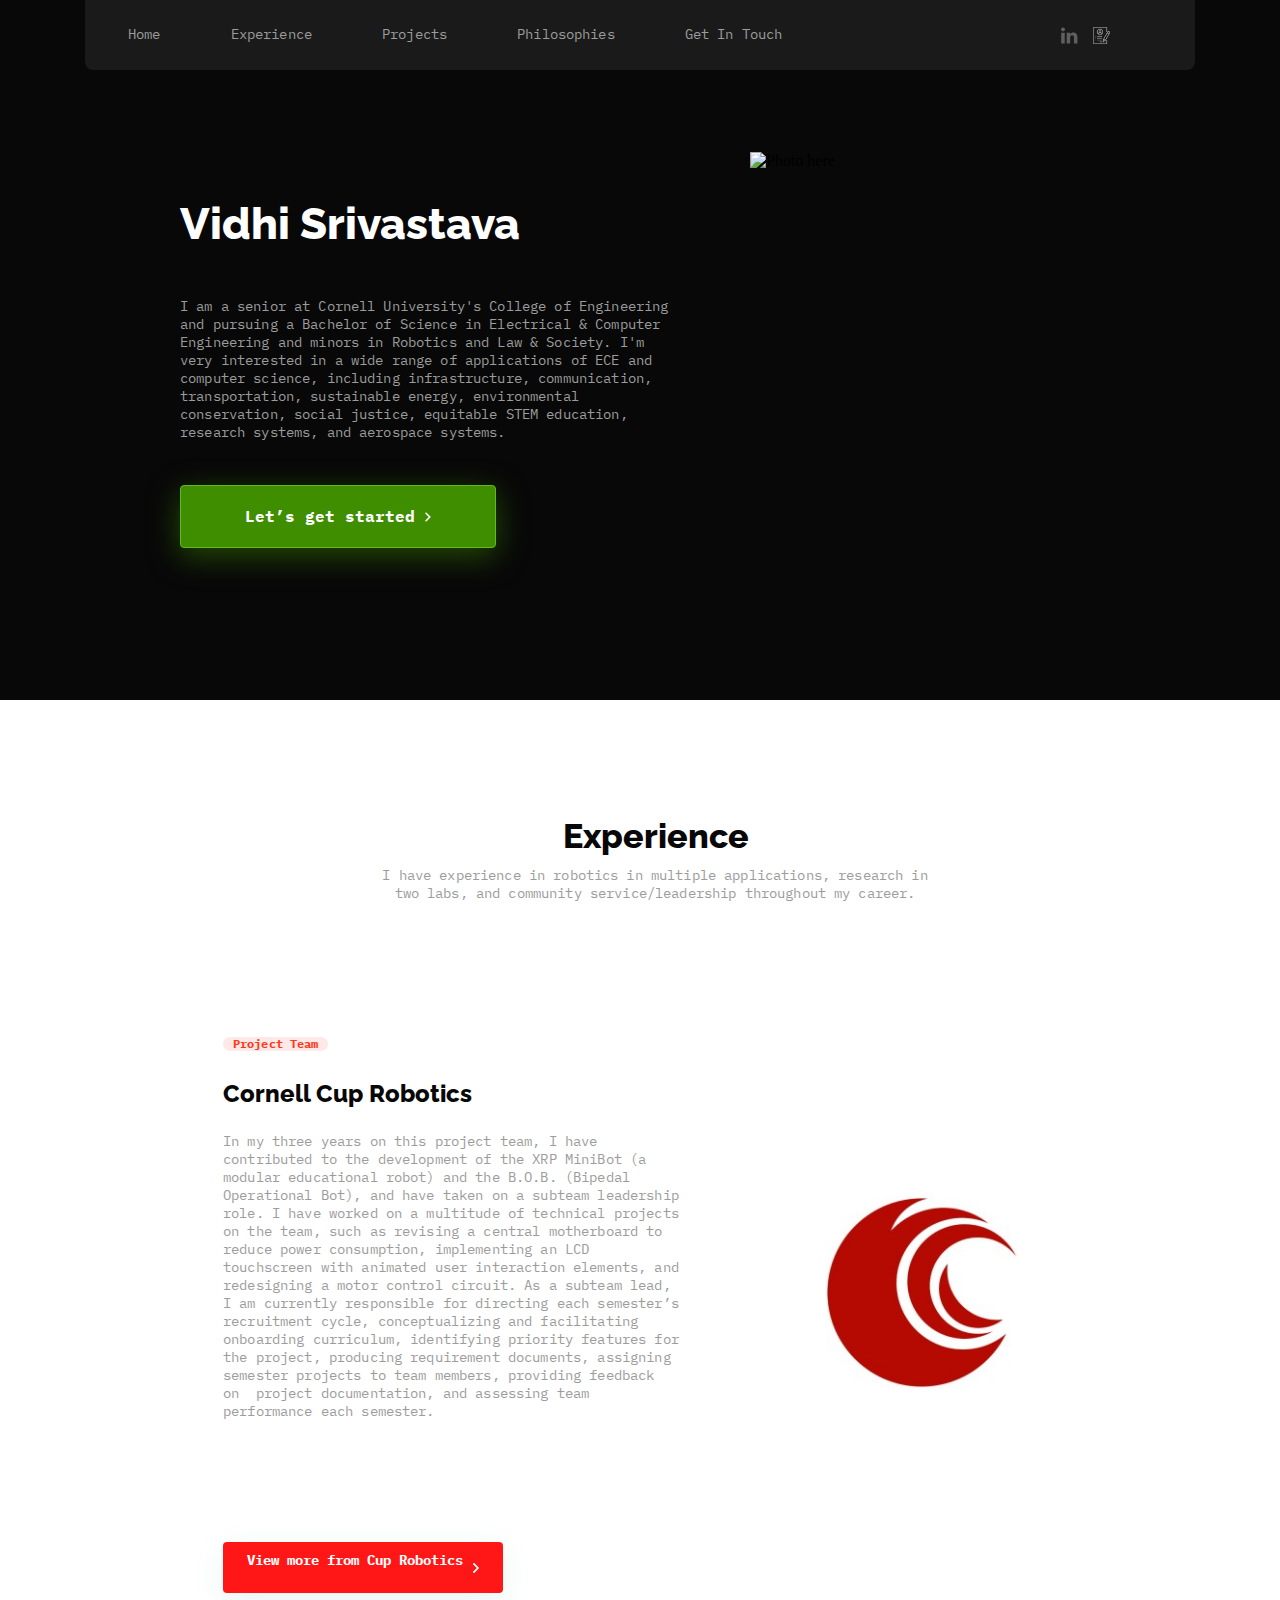
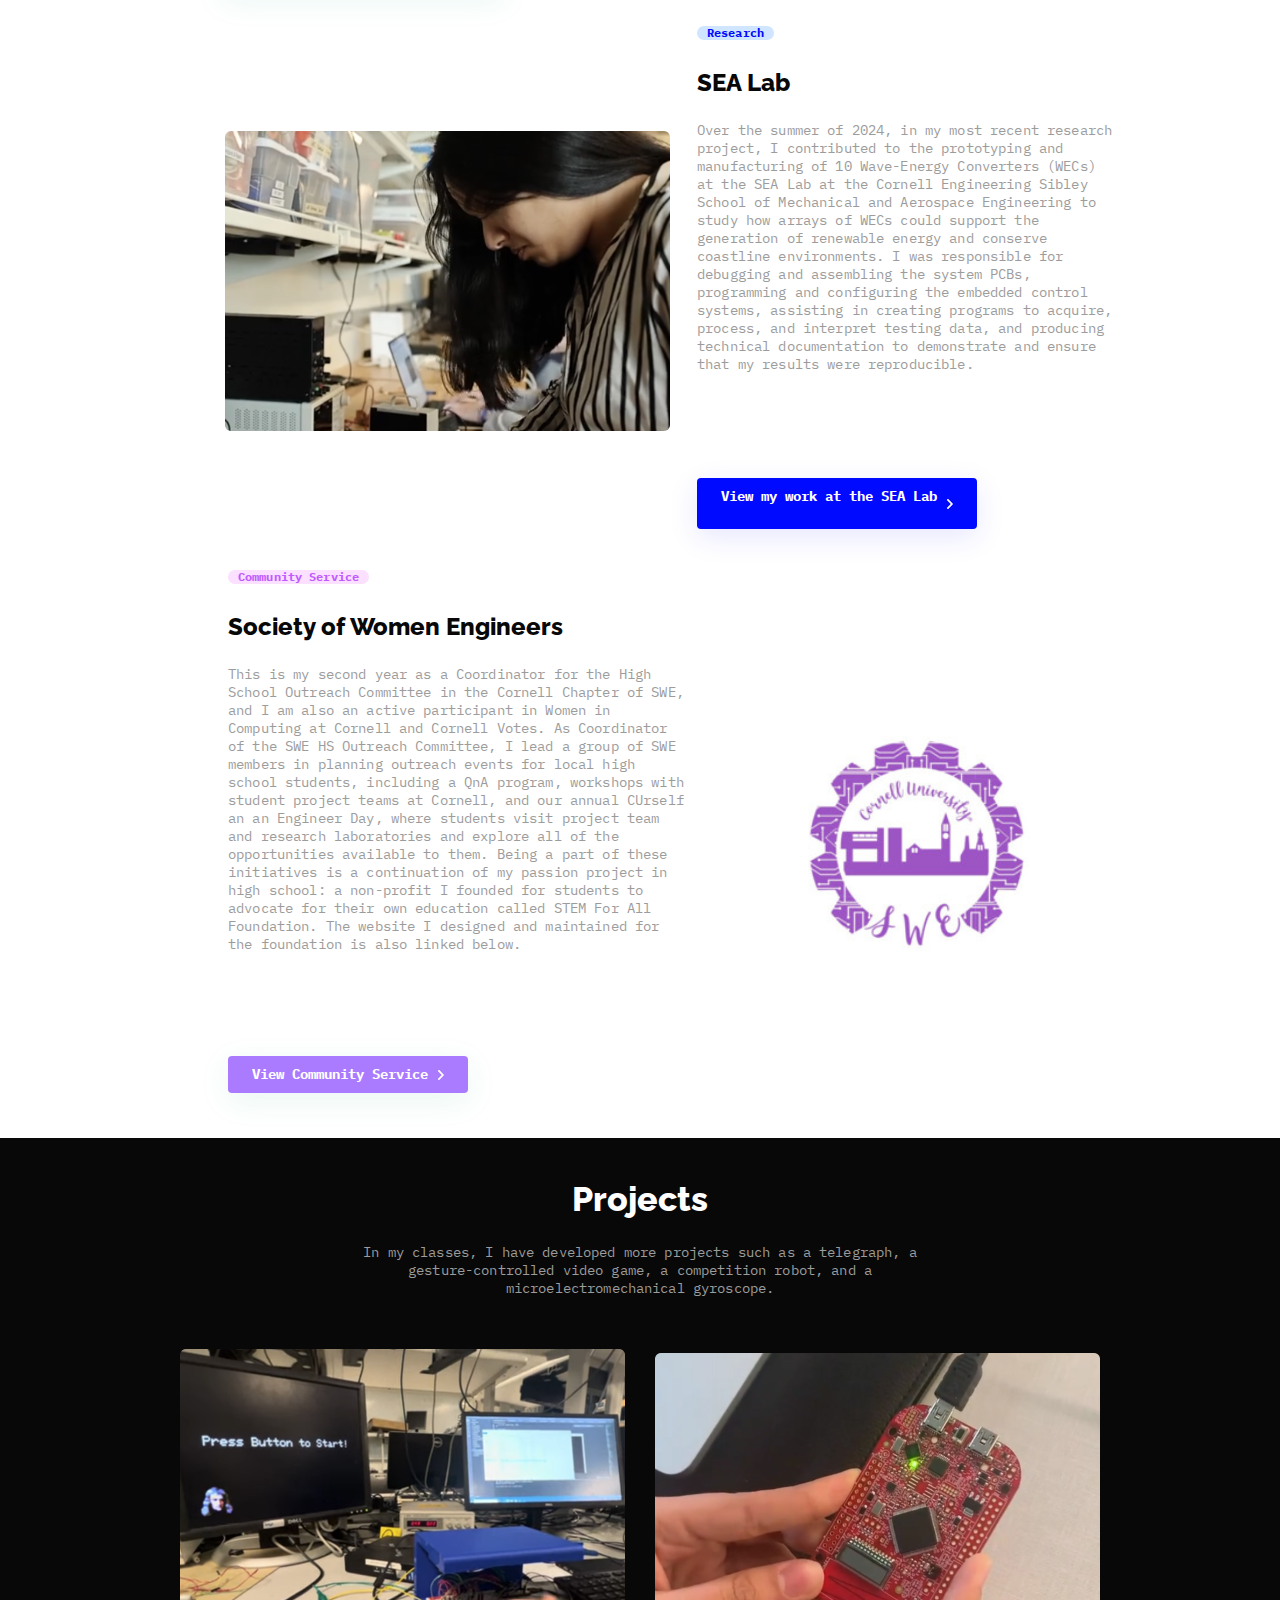
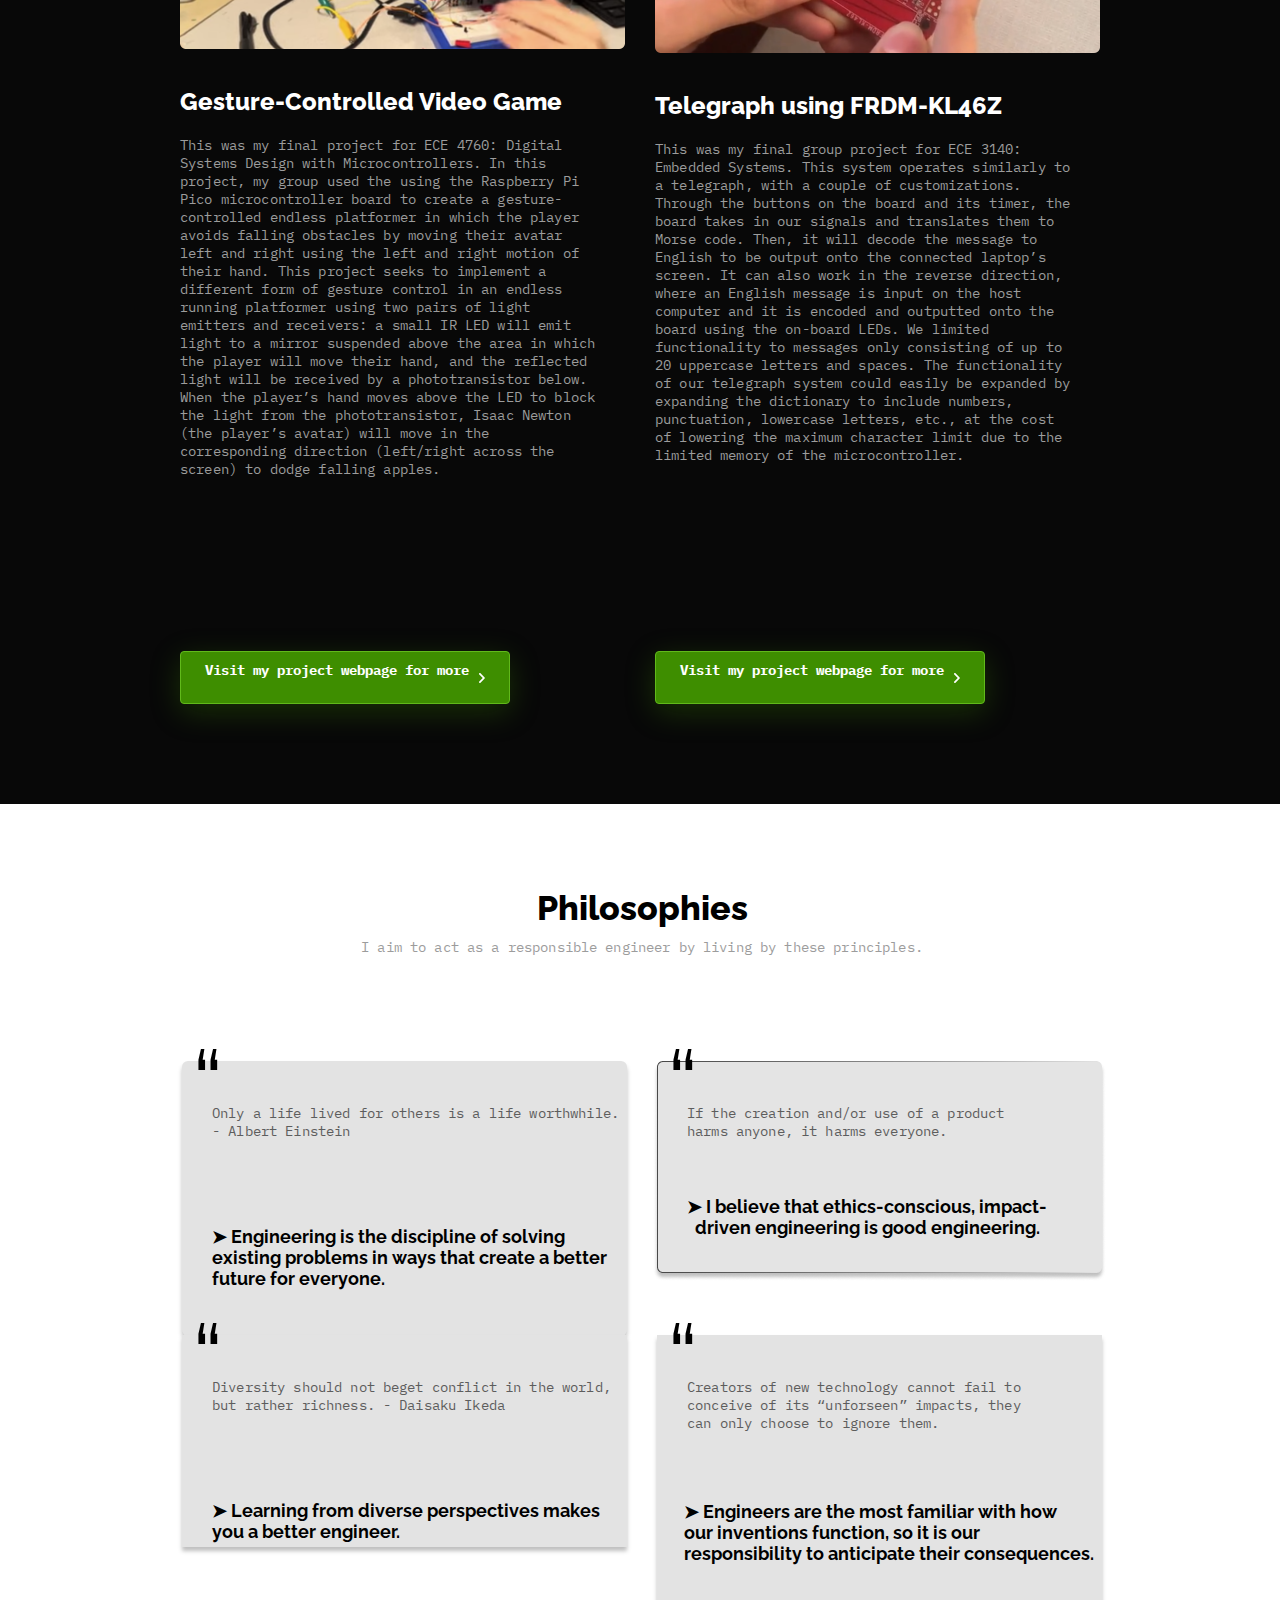
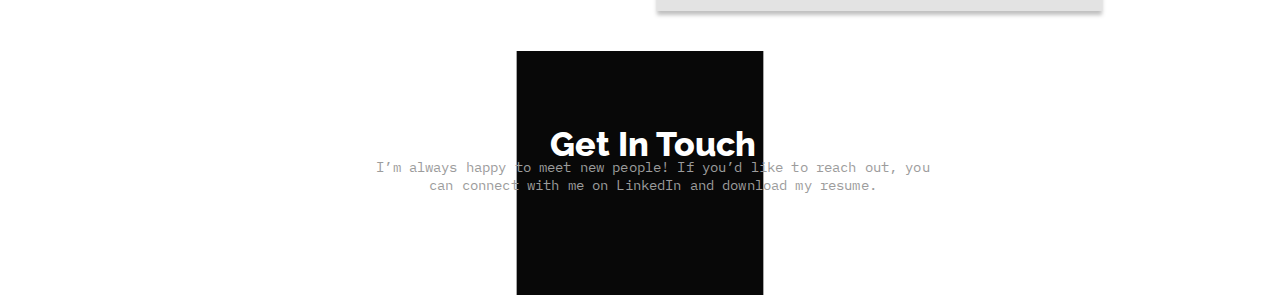
==== commit 50a9af35: "upload" ====
--- a/index.html
+++ b/index.html
@@ -12,46 +12,56 @@
     <link rel="stylesheet" type="text/css" href="css/styleguide.css" />
     <link rel="stylesheet" type="text/css" href="css/globals.css" />
   </head>
-  <body style="margin: 0; background: #000000">
+  <body style="margin: 0; background: #ffffff">
     <input type="hidden" id="anPageName" name="page" value="index" />
     <div class="container-center-horizontal">
       <div class="index screen">
-        <div class="overlap-group7 ibmplexmono-normal-star-dust-14px">
-          <header class="header">
-            <div class="header-text">
-              <div class="heading-and-subheading">
-                <div class="heading">
-                  <div class="your-name-here"><h1 class="title valign-text-bottom">Vidhi Srivastava</h1></div>
-                </div>
-                <div class="intro-text">
-                  <p class="i-am-a-senior-at-cor">
-                    I am a senior at Cornell University&#39;s College of Engineering and pursuing a Bachelor of Science
-                    in Electrical &amp; Computer Engineering and minors in Robotics and Law &amp; Society. I&#39;m very
-                    interested in a wide range of applications of ECE and computer science, including infrastructure,
-                    communication, transportation, sustainable energy, environmental conservation, social justice,
-                    equitable STEM education, research systems, and aerospace systems.
-                  </p>
-                </div>
-              </div>
-              <div class="call-to-action">
-                <div class="lets-get-started valign-text-bottom">Let’s get started</div>
-                <img class="vector" src="img/vector-5.svg" alt="Vector" />
-              </div>
-            </div>
-            <img class="photo-here" src="img/photo-here.svg" alt="Photo here" />
+        <div class="overlap-group7">
+          <header class="header header-1">
+            <div class="rectangle-1"></div>
+            <div class="flex-row">
+              <div class="header-text header-1">
+                <div class="heading-and-subheading">
+                  <div class="heading">
+                    <div class="your-name-here"><h1 class="title valign-text-bottom">Vidhi Srivastava</h1></div>
+                  </div>
+                  <div class="intro-text">
+                    <p class="i-am-a-senior-at-cor ibmplexmono-normal-star-dust-14px">
+                      I am a senior at Cornell University&#39;s College of Engineering and pursuing a Bachelor of
+                      Science in Electrical &amp; Computer Engineering and minors in Robotics and Law &amp; Society.
+                      I&#39;m very interested in a wide range of applications of ECE and computer science, including
+                      infrastructure, communication, transportation, sustainable energy, environmental conservation,
+                      social justice, equitable STEM education, research systems, and aerospace systems.
+                    </p>
+                  </div>
+                </div>
+                <div class="call-to-action">
+                  <div class="lets-get-started valign-text-bottom">Let’s get started</div>
+                  <img class="vector" src="img/vector-5.svg" alt="Vector" />
+                </div>
+              </div>
+              <img class="photo-here" src="img/photo-here.svg" alt="Photo here" />
+            </div>
           </header>
-          <div class="rectangle-1"></div>
           <div class="top-menu">
-            <div class="home"><div class="place valign-text-bottom place-2">Home</div></div>
-            <div class="case-studies"><div class="experience valign-text-bottom">Experience</div></div>
-            <div class="testimonials"><div class="projects valign-text-bottom">Projects</div></div>
-            <div class="recent-work"><div class="philosophies valign-text-bottom">Philosophies</div></div>
-            <div class="about-me"><div class="get-in-touch valign-text-bottom">Get In Touch</div></div>
+            <div class="home">
+              <div class="place valign-text-bottom place-2 ibmplexmono-normal-star-dust-14px">Home</div>
+            </div>
+            <div class="case-studies">
+              <div class="experience valign-text-bottom ibmplexmono-normal-star-dust-14px">Experience</div>
+            </div>
+            <div class="testimonials">
+              <div class="projects valign-text-bottom ibmplexmono-normal-star-dust-14px">Projects</div>
+            </div>
+            <div class="recent-work">
+              <div class="philosophies valign-text-bottom ibmplexmono-normal-star-dust-14px">Philosophies</div>
+            </div>
+            <div class="about-me">
+              <div class="get-in-touch valign-text-bottom ibmplexmono-normal-star-dust-14px">Get In Touch</div>
+            </div>
           </div>
           <div class="social-media-icons">
-            <a href = "https://www.linkedin.com/in/vidhi-srivastava/" target="_blank">
-              <img class="linked-in" src="img/linkedin.svg" alt="LinkedIn" />
-            </a>
+            <img class="linked-in" src="img/linkedin.svg" alt="LinkedIn" />
             <img class="resume" src="img/perhapsresume-1-1.png" alt="resume" />
           </div>
         </div>
@@ -75,7 +85,7 @@
             </p>
             <div class="name valign-text-bottom raleway-extra-bold-cod-gray-24px">Cornell Cup Robotics</div>
             <div class="tag tag-3"><div class="project-team-1">Project Team</div></div>
-            <img class="mask-group-1" src="img/mask-group-4@2x.png" alt="Mask group" />
+            <img class="ccrt-logo-1" src="img/ccrt-logo-1.png" alt="ccrt logo 1" />
             <div class="call-to-action-1 call-to-action-6">
               <p class="view-more-from-cup-robotics valign-text-bottom ibmplexmono-bold-white-14px">
                 View more from Cup Robotics
@@ -101,7 +111,7 @@
             </p>
             <div class="sea-lab valign-text-bottom raleway-extra-bold-cod-gray-24px">SEA Lab</div>
             <div class="tag-1 tag-3"><div class="place-1 place-2">Research</div></div>
-            <img class="mask-group-2" src="img/mask-group-3.svg" alt="Mask group" />
+            <img class="mask-group-sealab" src="img/mask-group-3.svg" alt="Mask group sealab" />
           </div>
           <div class="community-service">
             <p class="this-is-my-second-ye ibmplexmono-normal-star-dust-14px">
@@ -125,7 +135,7 @@
               </div>
               <img class="vector" src="img/vector.svg" alt="Vector" />
             </div>
-            <img class="mask-group-3" src="img/mask-group-2@2x.png" alt="Mask group" />
+            <img class="cornell-swe-logo-1" src="img/cornell-swe-logo-1.png" alt="cornell swe logo 1" />
           </div>
         </div>
         <div class="projects-1">
@@ -184,7 +194,7 @@
           <p class="i-aim-to-act-as-a-re ibmplexmono-normal-star-dust-14px">
             I aim to act as a responsible engineer by living by these principles.
           </p>
-          <div class="flex-row">
+          <div class="flex-row-1">
             <div class="overlap-group-container">
               <div class="overlap-group">
                 <div class="testimonial-1 testimonial">
--- a/css/index.css
+++ b/css/index.css
@@ -18,26 +18,36 @@
 .index .header {
   align-items: center;
   background-color: var(--cod-gray);
-  display: flex;
-  flex-direction: row;
+  gap: 82px;
+  height: auto;
+  justify-content: flex-start;
+  left: 0;
+  min-height: 700px;
+  position: absolute;
+  top: 0;
+  width: 1440px;
+}
+
+.index .rectangle-1 {
+  background-color: #1a1a1a;
+  border-radius: 0px 0px 8px 8px;
+  height: 70px;
+  width: 1110px;
+}
+
+.index .flex-row {
+  align-items: flex-start;
+  display: flex;
   gap: 32px;
-  height: 700px;
-  justify-content: flex-start;
-  left: 0;
-  min-width: 1440px;
-  padding: 0 260px;
-  position: absolute;
-  top: 0;
-  width: auto;
+  height: 396px;
+  min-width: 920px;
 }
 
 .index .header-text {
   align-items: flex-start;
-  display: flex;
-  flex-direction: column;
+  align-self: flex-end;
   gap: 30px;
   justify-content: center;
-  margin-top: 5.0px;
   position: relative;
   width: 538px;
 }
@@ -134,18 +144,7 @@
 
 .index .photo-here {
   height: 350px;
-  margin-bottom: 46.0px;
   width: 350px;
-}
-
-.index .rectangle-1 {
-  background-color: #1a1a1a;
-  border-radius: 0px 0px 8px 8px;
-  height: 70px;
-  left: 157px;
-  position: absolute;
-  top: 3px;
-  width: 1110px;
 }
 
 .index .top-menu {
@@ -344,12 +343,13 @@
   width: fit-content;
 }
 
-.index .mask-group-1 {
-  height: 288px;
-  left: 504px;
-  position: absolute;
-  top: 138px;
-  width: 388px;
+.index .ccrt-logo-1 {
+  height: 193px;
+  left: 602px;
+  object-fit: cover;
+  position: absolute;
+  top: 186px;
+  width: 193px;
 }
 
 .index .call-to-action-1 {
@@ -424,7 +424,7 @@
   white-space: nowrap;
 }
 
-.index .mask-group-2 {
+.index .mask-group-sealab {
   height: 300px;
   left: 4px;
   position: absolute;
@@ -492,12 +492,13 @@
   width: fit-content;
 }
 
-.index .mask-group-3 {
-  height: 288px;
-  left: 475px;
-  position: absolute;
-  top: 134px;
-  width: 388px;
+.index .cornell-swe-logo-1 {
+  height: 233px;
+  left: 572px;
+  object-fit: cover;
+  position: absolute;
+  top: 184px;
+  width: 230px;
 }
 
 .index .projects-1 {
@@ -509,14 +510,14 @@
 
 .index .overlap-group-1 {
   align-items: flex-end;
-  background-image: url(../img/rectangle-10.svg);
+  background-image: url(../img/rectangle-10-2.svg);
   background-size: 100% 100%;
   display: flex;
   gap: 38px;
   height: 1266px;
-  left: -162px;
-  min-width: 1437px;
-  padding: 100px 257.0px;
+  left: -165px;
+  min-width: 1440px;
+  padding: 100px 260.0px;
   position: absolute;
   top: -42px;
 }
@@ -674,7 +675,7 @@
   width: 570px;
 }
 
-.index .flex-row {
+.index .flex-row-1 {
   align-items: flex-start;
   display: flex;
   gap: 30px;
@@ -889,6 +890,11 @@
   padding: 10px 24px;
 }
 
+.index .header-1 {
+  display: flex;
+  flex-direction: column;
+}
+
 .index .place-2 {
   line-height: Truepx;
   margin-top: -1.00px;
